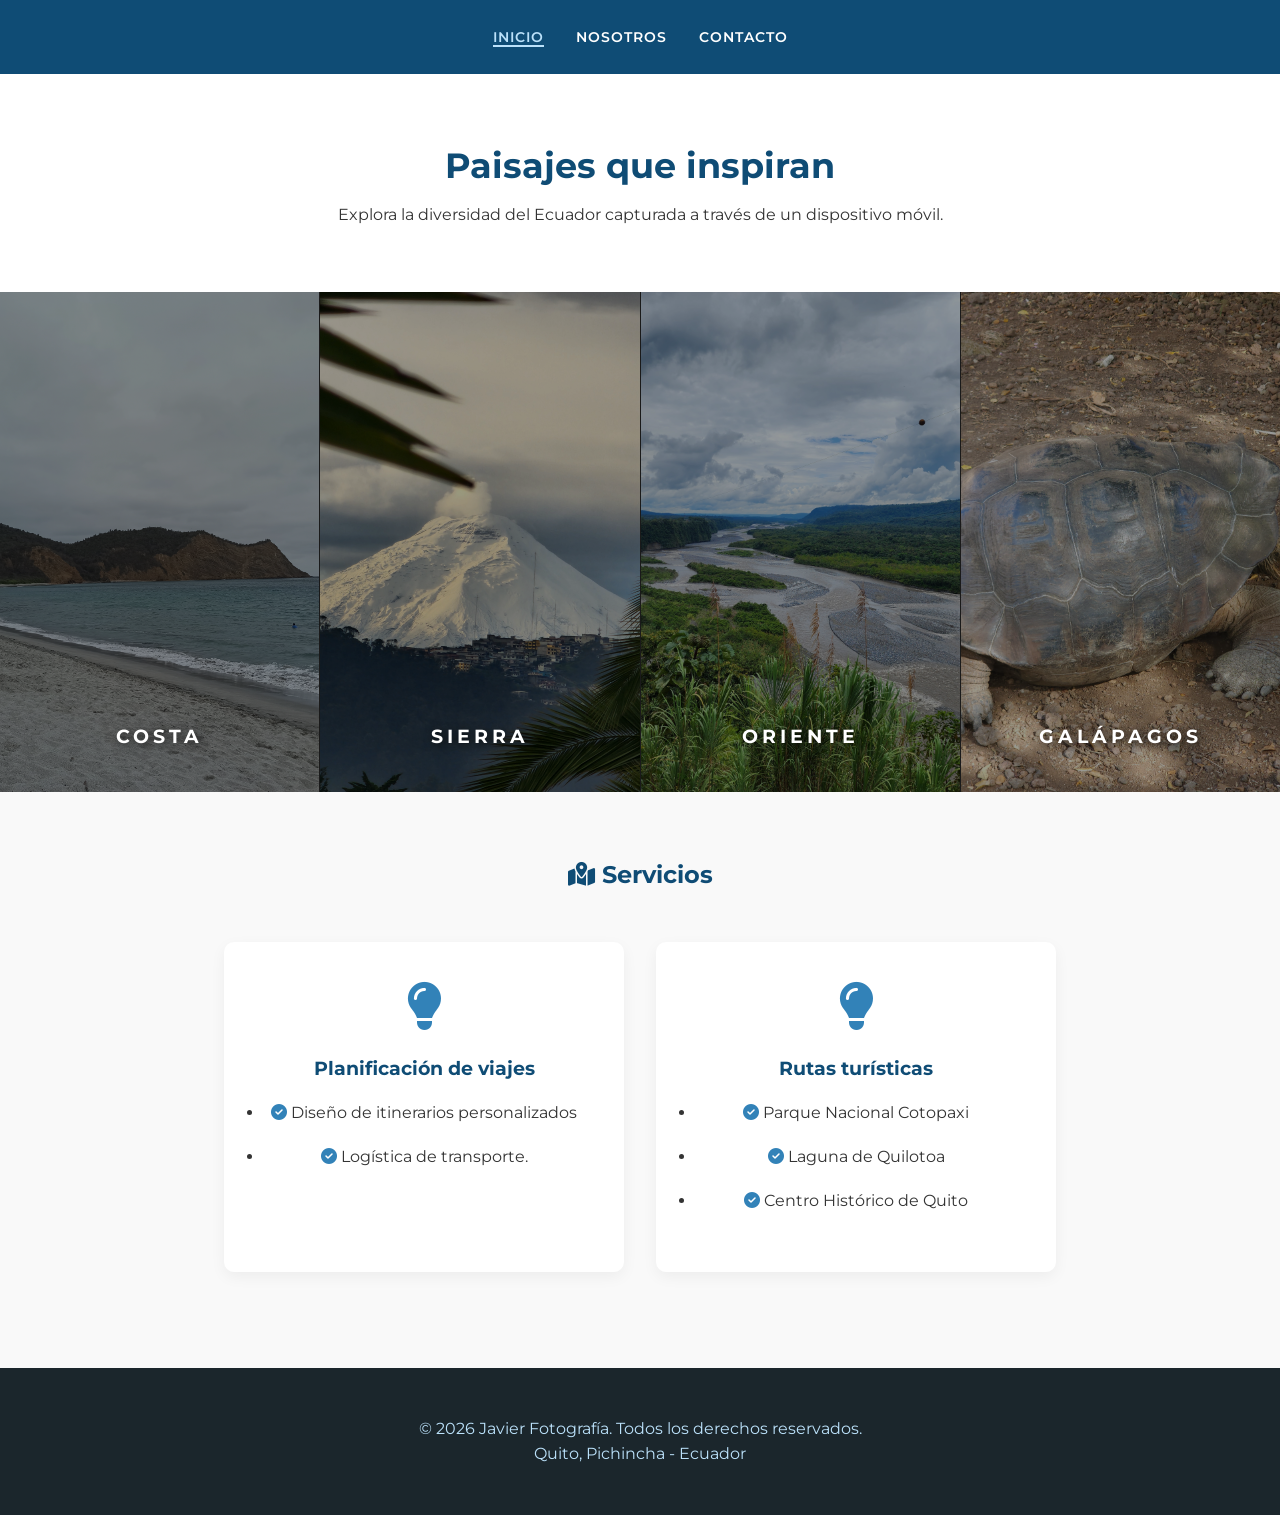
==== index.html @ 1cb2799d "Update index.html" ====
<!DOCTYPE html>
<html lang="es">
<head>
    <meta charset="UTF-8">
    <meta name="viewport" content="width=device-width, initial-scale=1.0">
    <title>Turismo en Ecuador | Portafolio</title>
    <link href="https://fonts.googleapis.com/css2?family=Montserrat:wght@300;400;600;700&display=swap" rel="stylesheet">
    <link rel="stylesheet" href="https://cdnjs.cloudflare.com/ajax/libs/font-awesome/6.4.0/css/all.min.css">
    <link rel="stylesheet" href="style.css">
</head>
<body>
    <header>
        <nav>
            <ul>
                <li><a href="index.html" class="activo">Inicio</a></li>
                <li><a href="nosotros.html">Nosotros</a></li>
                <li><a href="contacto.html">Contacto</a></li>
            </ul>
        </nav>
    </header>

    <main>
        <section class="hero">
            <h2>Paisajes que inspiran</h2>
            <p>Explora la diversidad del Ecuador capturada a través de un dispositivo móvil.</p>
        </section>

        <section class="seccion-banner">
            <div class="banner-collage">
                <a href="costa.html" class="banner-item">
                    <img src="img/costa.jpg" alt="Costa de Ecuador">
                    <div class="overlay"><span>Costa</span></div>
                </a>
                <a href="sierra.html" class="banner-item">
                    <img src="img/sierra.jpg" alt="Sierra de Ecuador">
                    <div class="overlay"><span>Sierra</span></div>
                </a>
                <a href="oriente.html" class="banner-item">
                    <img src="img/oriente.jpg" alt="Amazonía de Ecuador">
                    <div class="overlay"><span>Oriente</span></div>
                </a>
                <a href="galapagos.html" class="banner-item">
                    <img src="img/galapagos.jpg" alt="Islas Galápagos">
                    <div class="overlay"><span>Galápagos</span></div>
                </a>
            </div>
        </section>
        
       <section class="servicios">
    <h2><i class="fas fa-map-marked-alt"></i> Servicios</h2>
    <div class="grid-servicios">
        
        <article class="servicio-card">
        <i class="fas fa-lightbulb fa-3x"></i>    
            <h3>Planificación de viajes</h3>
            <ul class="lista-servicios">
                <li><i class="fas fa-check-circle"></i> Diseño de itinerarios personalizados</li>
                <li><i class="fas fa-check-circle"></i> Logística de transporte.</li>
            </ul>
        </article>

        <article class="servicio-card">
        <i class="fas fa-lightbulb fa-3x"></i>   
            <h3>Rutas turísticas</h3>
            <ul class="lista-servicios">
                <li><i class="fas fa-check-circle"></i> Parque Nacional Cotopaxi</li>
                <li><i class="fas fa-check-circle"></i> Laguna de Quilotoa</li>
                <li><i class="fas fa-check-circle"></i> Centro Histórico de Quito</li>
            </ul>
        </article>
        
    </div>
</section>
    </main>

    <footer>
        <p>&copy; 2026 Javier Fotografía. Todos los derechos reservados.</p>
        <p>Quito, Pichincha - Ecuador</p>
    </footer>
</body>
</html>
---- style.css ----
/* =========================================
   VARIABLES GLOBALES Y RESET
   ========================================= */
:root {
    --bg-dark: #1b262c;
    --primary: #0f4c75;
    --secondary: #3282b8;
    --accent: #bbe1fa;
    --white: #ffffff;
    --font-main: 'Montserrat', sans-serif;
}

* {
    margin: 0;
    padding: 0;
    box-sizing: border-box;
}

body {
    font-family: var(--font-main);
    background-color: #f9f9f9;
    color: #333;
    line-height: 1.6;
}

/* =========================================
   NAVEGACIÓN PRINCIPAL
   ========================================= */
header {
    background-color: var(--bg-dark);
}

nav ul {
    list-style: none;
    display: flex;
    justify-content: center;
    gap: 2rem;
    padding: 1.5rem 0;
    background-color: var(--primary);
}

nav a {
    color: var(--white);
    text-decoration: none;
    font-weight: 600;
    text-transform: uppercase;
    font-size: 0.85rem;
    letter-spacing: 1px;
}

nav a.activo, nav a:hover {
    color: var(--accent);
    border-bottom: 2px solid var(--accent);
}

/* =========================================
   HERO SECTION (Inicio)
   ========================================= */
.hero {
    text-align: center;
    padding: 4rem 10%;
    background: var(--white);
}

.hero h2 {
    color: var(--primary);
    font-size: 2.2rem;
    margin-bottom: 0.5rem;
}

/* =========================================
   BANNER COLLAGE (Inicio)
   ========================================= */
.seccion-banner {
    width: 100%;
    overflow: hidden;
}

.banner-collage {
    display: flex;
    width: 100%;
    height: 500px;
    background-color: #000;
}

.banner-item {
    flex: 1;
    position: relative;
    overflow: hidden;
    transition: flex 0.6s cubic-bezier(0.25, 0.46, 0.45, 0.94);
    text-decoration: none;
    border-right: 1px solid rgba(255,255,255,0.1);
}

.banner-item:last-child {
    border-right: none;
}

.banner-item img {
    width: 100%;
    height: 100%;
    object-fit: cover;
    filter: brightness(0.6);
    transition: transform 0.8s ease, filter 0.6s ease;
    display: block;
}

.banner-item:hover { 
    flex: 2; 
}

.banner-item:hover img { 
    filter: brightness(1); 
    transform: scale(1.05);
}

.overlay {
    position: absolute;
    bottom: 40px;
    width: 100%;
    text-align: center;
}

.overlay span {
    color: var(--white);
    font-weight: 700;
    text-transform: uppercase;
    letter-spacing: 4px;
    text-shadow: 2px 2px 10px rgba(0,0,0,0.8);
    font-size: 1.2rem;
}

/* =========================================
   GALERÍAS INDIVIDUALES (Regiones)
   ========================================= */
.submenu-regiones {
    background-color: var(--primary);
    padding: 15px 0;
    border-top: 1px solid rgba(255,255,255,0.1);
}

.submenu-regiones ul {
    list-style: none;
    display: flex;
    justify-content: center;
    gap: 2rem;
    flex-wrap: wrap;
}

.submenu-regiones a {
    text-decoration: none;
    color: var(--white);
    font-size: 0.9rem;
    font-weight: 600;
    padding: 8px 20px;
    border-radius: 25px;
    border: 1px solid var(--accent);
    transition: all 0.3s;
}

.submenu-regiones a:hover, .submenu-regiones a.activo-region {
    background-color: var(--accent);
    color: var(--primary);
}

.galeria-especifica {
    padding: 4rem 10%;
    text-align: center;
    max-width: 1400px;
    margin: 0 auto;
}

.galeria-especifica h2 {
    color: var(--primary);
    font-size: 2.2rem;
    margin-bottom: 3rem;
}

/* El Grid para la cuadrícula fotográfica */
.grid-fotos {
    display: grid;
    grid-template-columns: repeat(auto-fit, minmax(300px, 1fr));
    gap: 2.5rem;
}

.foto-item {
    background: var(--white);
    padding: 15px;
    border-radius: 8px;
    box-shadow: 0 5px 15px rgba(0,0,0,0.08);
    transition: transform 0.3s ease, box-shadow 0.3s ease;
    display: flex;
    flex-direction: column;
    text-decoration: none;
    color: inherit;
}

.foto-item:hover {
    transform: translateY(-10px);
    box-shadow: 0 15px 30px rgba(0,0,0,0.15);
}

/* Control estricto para domar las imágenes gigantes */
.foto-item img {
    width: 100%;
    height: 250px; 
    object-fit: cover; 
    border-radius: 4px;
    display: block;
}

.foto-item h3 {
    margin-top: 1.5rem;
    font-size: 1.2rem;
    color: var(--primary);
    letter-spacing: 1px;
}

/* =========================================
   SECCIÓN NOSOTROS
   ========================================= */
.perfil {
    padding: 4rem 10%;
    max-width: 1200px;
    margin: 0 auto;
}

.contenido-perfil {
    display: flex;
    align-items: center;
    gap: 4rem;
    background: var(--white);
    padding: 3rem;
    border-radius: 15px;
    box-shadow: 0 10px 30px rgba(0,0,0,0.05);
}

.foto-perfil {
    width: 300px;
    height: 300px;
    border-radius: 50%;
    object-fit: cover;
    border: 8px solid var(--accent);
}

.texto-perfil h2 {
    color: var(--primary);
    margin-bottom: 1.5rem;
}

.lista-enfoques {
    list-style: none;
    margin-top: 1.5rem;
}

.lista-enfoques li {
    margin-bottom: 0.8rem;
    font-weight: 500;
}

.lista-enfoques i {
    color: var(--secondary);
    margin-right: 10px;
}

/* =========================================
   FORMULARIO DE CONTACTO
   ========================================= */
.contacto {
    max-width: 700px;
    margin: 4rem auto;
    background: var(--white);
    padding: 3rem;
    border-radius: 15px;
    box-shadow: 0 10px 30px rgba(0,0,0,0.05);
}

.contacto h2 {
    color: var(--primary);
    margin-bottom: 1rem;
    text-align: center;
}

.contacto p {
    text-align: center;
    margin-bottom: 2rem;
}

.formulario {
    display: flex;
    flex-direction: column;
    gap: 1.5rem;
    text-align: left;
}

.campo label {
    font-weight: 600;
    margin-bottom: 0.5rem;
    display: block;
}

.campo input, .campo textarea {
    width: 100%;
    padding: 12px;
    border: 1px solid #ddd;
    border-radius: 8px;
    font-family: var(--font-main);
}

.btn {
    background-color: var(--primary);
    color: var(--white);
    padding: 15px;
    border: none;
    border-radius: 8px;
    cursor: pointer;
    font-weight: 700;
    transition: 0.3s;
}

.btn:hover { background-color: var(--secondary); }

/* =========================================
   SERVICIOS
   ========================================= */
.servicios {
    padding: 4rem 10%;
    text-align: center;
}

.servicios h2 {
    margin-bottom: 3rem;
    color: var(--primary);
}

.grid-servicios {
    display: flex;
    justify-content: center;
    gap: 2rem;
    flex-wrap: wrap;
}

.servicio-card {
    background: var(--white);
    padding: 2.5rem;
    border-radius: 10px;
    box-shadow: 0 5px 15px rgba(0,0,0,0.05);
    flex: 1;
    max-width: 400px;
}

.servicio-card i {
    color: var(--secondary);
    margin-bottom: 1.5rem;
}

.servicio-card h3 {
    margin-bottom: 1rem;
    color: var(--primary);
}

/* =========================================
   FOOTER
   ========================================= */
footer {
    background: var(--bg-dark);
    color: var(--accent);
    text-align: center;
    padding: 3rem;
    margin-top: 2rem;
}

/* =========================================
   DISEÑO RESPONSIVE (Media Queries)
   ========================================= */

/* Tablets (Pantallas medianas, hasta 900px) */
@media (max-width: 900px) {
    section, .galeria-especifica, .perfil, .servicios {
        padding: 3rem 5%; 
    }
    
    .banner-collage {
        height: 400px;
    }

    .contenido-perfil {
        flex-direction: column;
        text-align: center;
        gap: 2rem;
    }

    .grid-servicios {
        gap: 1.5rem;
    }
}

/* Celulares (Pantallas pequeñas, hasta 600px) */
@media (max-width: 600px) {
    nav ul {
        flex-direction: column;
        align-items: center;
        gap: 1rem;
        padding: 1rem 0;
    }

    .hero h2 {
        font-size: 1.6rem;
    }

    .banner-collage {
        flex-direction: column;
        height: auto; 
    }

    .banner-item {
        height: 180px; 
        width: 100%;
        border-right: none;
        border-bottom: 1px solid rgba(255,255,255,0.1);
    }

    .foto-perfil {
        width: 200px;
        height: 200px;
    }

    .contacto, .contenido-perfil {
        padding: 1.5rem;
    }

    .campo input, .campo textarea, .btn {
        width: 100%;
    }
    
    .submenu-regiones ul {
        gap: 0.5rem;
    }
    
    .submenu-regiones a {
        padding: 5px 12px;
        font-size: 0.8rem;
    }
}
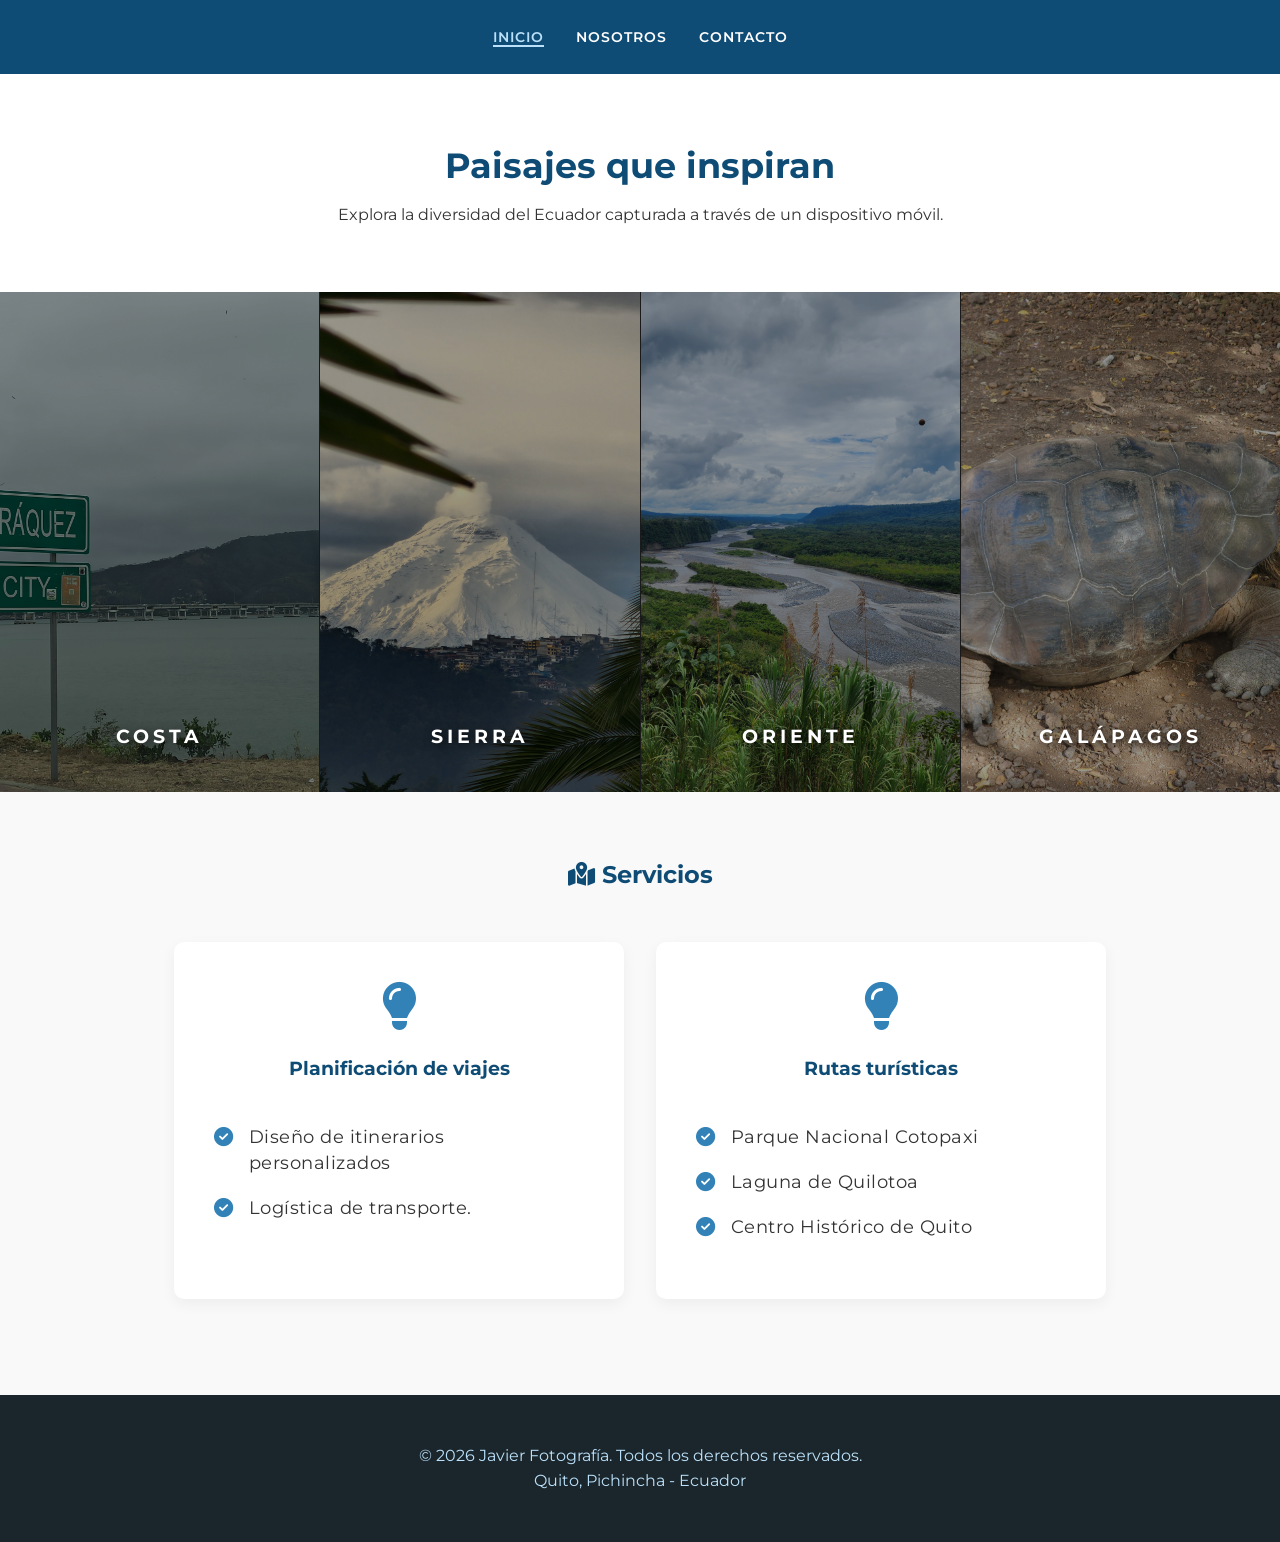
==== commit d5629595: "Update index.html" ====
--- a/index.html
+++ b/index.html
@@ -28,7 +28,7 @@
         <section class="seccion-banner">
             <div class="banner-collage">
                 <a href="costa.html" class="banner-item">
-                    <img src="img/costa.jpg" alt="Costa de Ecuador">
+                    <img src="img/Costa1.jpg" alt="Costa de Ecuador">
                     <div class="overlay"><span>Costa</span></div>
                 </a>
                 <a href="sierra.html" class="banner-item">
--- a/style.css
+++ b/style.css
@@ -176,7 +176,6 @@
     margin-bottom: 3rem;
 }
 
-/* El Grid para la cuadrícula fotográfica */
 .grid-fotos {
     display: grid;
     grid-template-columns: repeat(auto-fit, minmax(300px, 1fr));
@@ -200,7 +199,6 @@
     box-shadow: 0 15px 30px rgba(0,0,0,0.15);
 }
 
-/* Control estricto para domar las imágenes gigantes */
 .foto-item img {
     width: 100%;
     height: 250px; 
@@ -217,7 +215,7 @@
 }
 
 /* =========================================
-   SECCIÓN NOSOTROS
+   SECCIÓN NOSOTROS (Página Nosotros)
    ========================================= */
 .perfil {
     padding: 4rem 10%;
@@ -248,19 +246,25 @@
     margin-bottom: 1.5rem;
 }
 
+/* Estilo de lista para la página Nosotros */
 .lista-enfoques {
     list-style: none;
     margin-top: 1.5rem;
 }
 
 .lista-enfoques li {
-    margin-bottom: 0.8rem;
-    font-weight: 500;
+    margin-bottom: 1.2rem;
+    display: flex;
+    align-items: center;
+    font-size: 1.15rem;
+    letter-spacing: 0.5px;
 }
 
 .lista-enfoques i {
     color: var(--secondary);
-    margin-right: 10px;
+    margin-right: 15px;
+    font-size: 1.3rem;
+    flex-shrink: 0;
 }
 
 /* =========================================
@@ -321,7 +325,7 @@
 .btn:hover { background-color: var(--secondary); }
 
 /* =========================================
-   SERVICIOS
+   SERVICIOS (Página Inicio)
    ========================================= */
 .servicios {
     padding: 4rem 10%;
@@ -346,10 +350,13 @@
     border-radius: 10px;
     box-shadow: 0 5px 15px rgba(0,0,0,0.05);
     flex: 1;
-    max-width: 400px;
-}
-
-.servicio-card i {
+    max-width: 450px;
+    display: flex;
+    flex-direction: column;
+    align-items: center; /* Centra el icono principal y el título */
+}
+
+.servicio-card i.fa-3x {
     color: var(--secondary);
     margin-bottom: 1.5rem;
 }
@@ -357,6 +364,33 @@
 .servicio-card h3 {
     margin-bottom: 1rem;
     color: var(--primary);
+}
+
+/* LISTAS DENTRO DE SERVICIOS (Alineación) */
+.lista-servicios {
+    list-style: none;
+    padding: 0;
+    margin-top: 1.5rem;
+    text-align: left; /* Mantiene el texto de la lista a la izquierda */
+    width: 100%;      /* Asegura que ocupe el ancho de la tarjeta */
+}
+
+.lista-servicios li {
+    margin-bottom: 1.2rem;
+    display: flex;
+    align-items: flex-start; /* Alinea el icono arriba si el texto tiene varias líneas */
+    font-size: 1.15rem;      /* Tamaño grande como en la imagen */
+    line-height: 1.4;
+    letter-spacing: 0.5px;
+}
+
+/* El icono azul fas fa-check-circle */
+.lista-servicios .fa-check-circle {
+    color: var(--secondary);
+    margin-right: 15px;
+    font-size: 1.2rem;
+    margin-top: 4px; /* Empuje manual para nivelar con la primera línea de texto */
+    flex-shrink: 0;  /* Evita que el icono se aplaste */
 }
 
 /* =========================================
@@ -374,7 +408,6 @@
    DISEÑO RESPONSIVE (Media Queries)
    ========================================= */
 
-/* Tablets (Pantallas medianas, hasta 900px) */
 @media (max-width: 900px) {
     section, .galeria-especifica, .perfil, .servicios {
         padding: 3rem 5%; 
@@ -395,7 +428,6 @@
     }
 }
 
-/* Celulares (Pantallas pequeñas, hasta 600px) */
 @media (max-width: 600px) {
     nav ul {
         flex-direction: column;
@@ -432,13 +464,4 @@
     .campo input, .campo textarea, .btn {
         width: 100%;
     }
-    
-    .submenu-regiones ul {
-        gap: 0.5rem;
-    }
-    
-    .submenu-regiones a {
-        padding: 5px 12px;
-        font-size: 0.8rem;
-    }
-}
+}
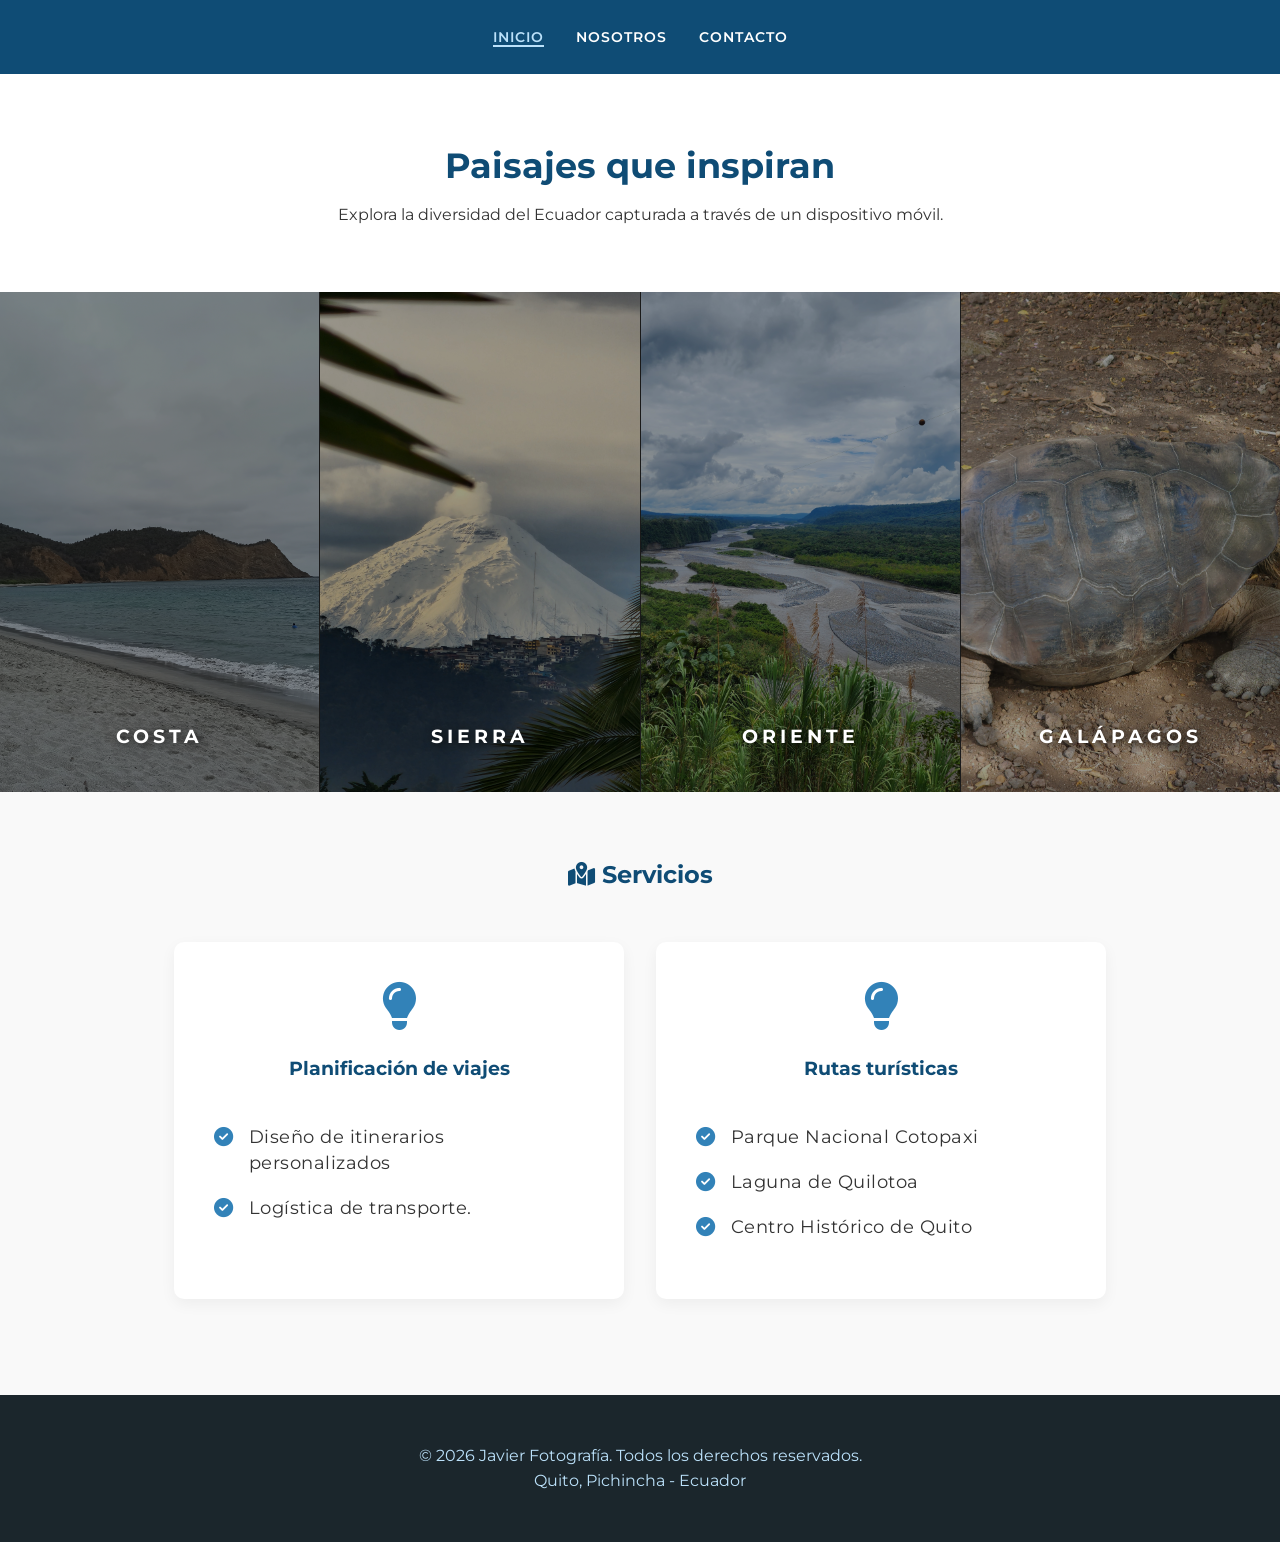
==== commit 8304dffc: "Update index.html" ====
--- a/index.html
+++ b/index.html
@@ -28,7 +28,7 @@
         <section class="seccion-banner">
             <div class="banner-collage">
                 <a href="costa.html" class="banner-item">
-                    <img src="img/Costa1.jpg" alt="Costa de Ecuador">
+                    <img src="img/Costa2.jpg" alt="Costa de Ecuador">
                     <div class="overlay"><span>Costa</span></div>
                 </a>
                 <a href="sierra.html" class="banner-item">
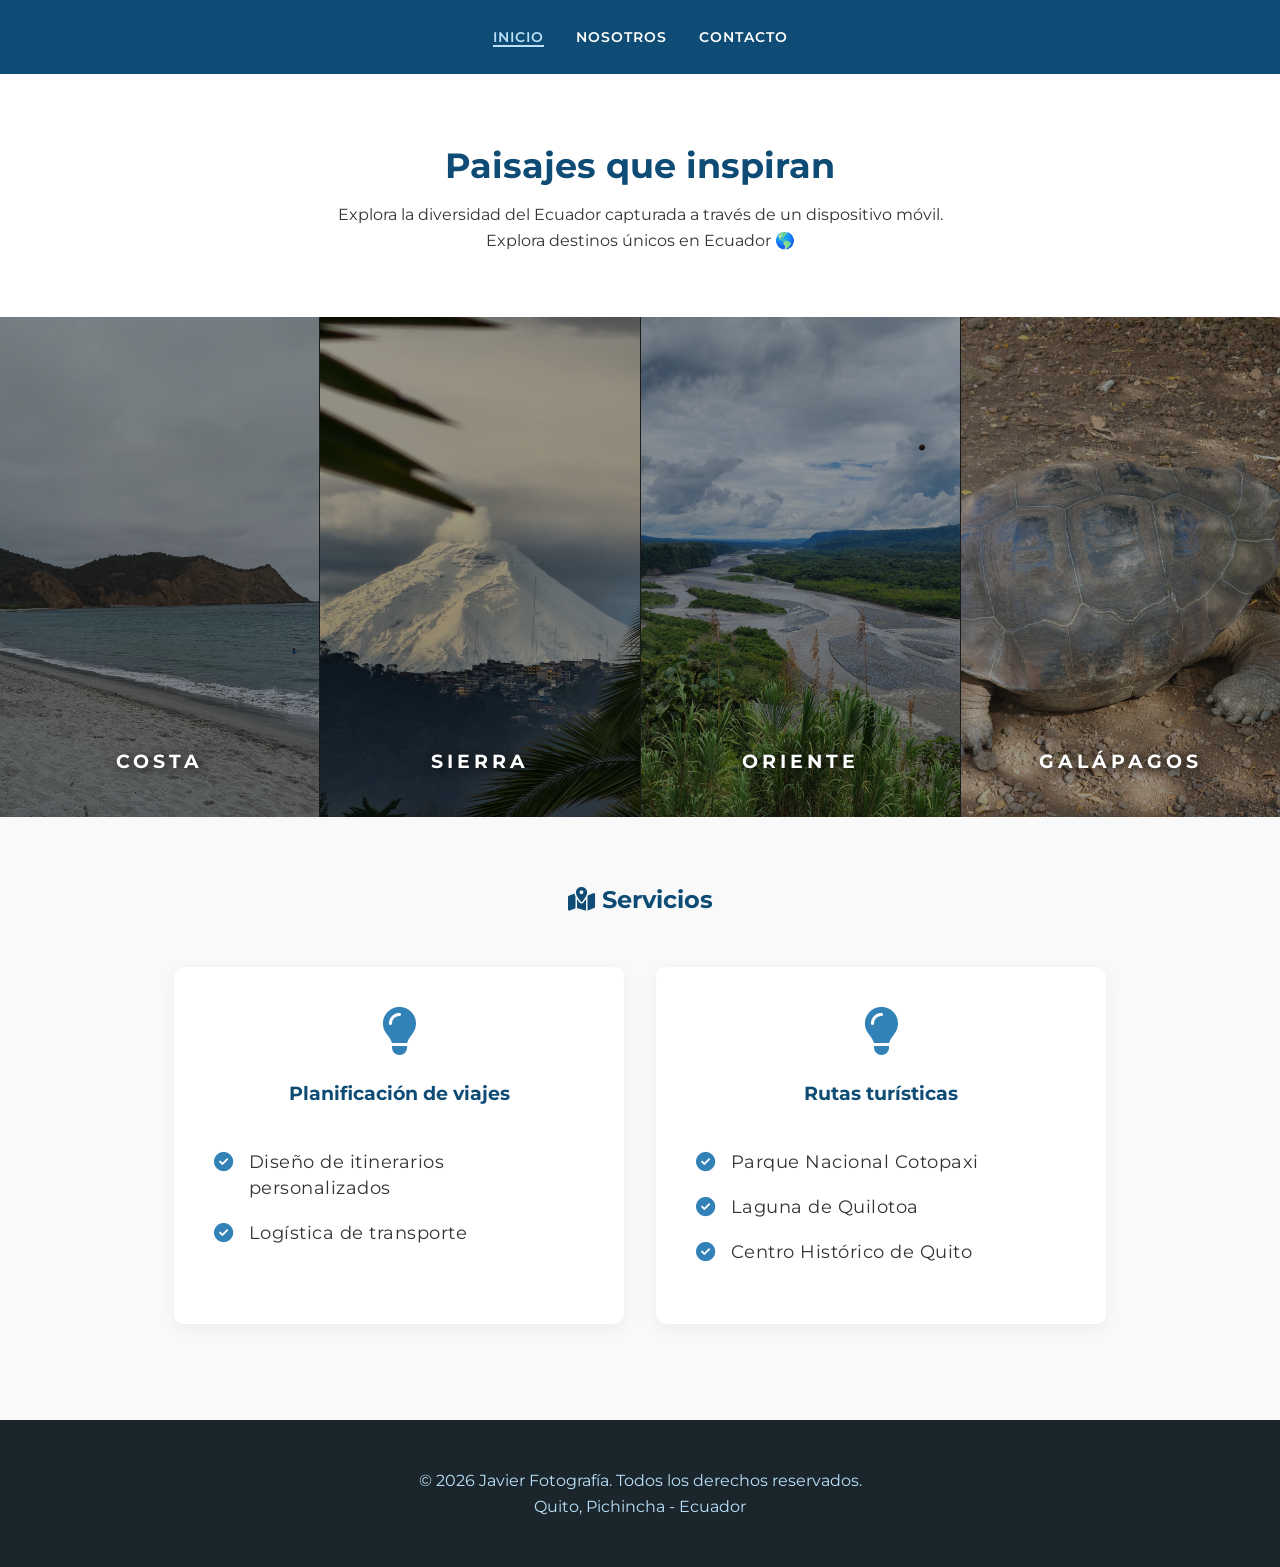
==== commit 98bb83eb: "Update index.html" ====
--- a/index.html
+++ b/index.html
@@ -4,78 +4,109 @@
     <meta charset="UTF-8">
     <meta name="viewport" content="width=device-width, initial-scale=1.0">
     <title>Turismo en Ecuador | Portafolio</title>
+
     <link href="https://fonts.googleapis.com/css2?family=Montserrat:wght@300;400;600;700&display=swap" rel="stylesheet">
     <link rel="stylesheet" href="https://cdnjs.cloudflare.com/ajax/libs/font-awesome/6.4.0/css/all.min.css">
     <link rel="stylesheet" href="style.css">
 </head>
+
 <body>
-    <header>
-        <nav>
-            <ul>
-                <li><a href="index.html" class="activo">Inicio</a></li>
-                <li><a href="nosotros.html">Nosotros</a></li>
-                <li><a href="contacto.html">Contacto</a></li>
-            </ul>
-        </nav>
-    </header>
 
-    <main>
-        <section class="hero">
-            <h2>Paisajes que inspiran</h2>
-            <p>Explora la diversidad del Ecuador capturada a través de un dispositivo móvil.</p>
-        </section>
+<header>
+    <nav>
+        <ul>
+            <li><a href="index.html" class="activo">Inicio</a></li>
+            <li><a href="nosotros.html">Nosotros</a></li>
+            <li><a href="contacto.html">Contacto</a></li>
+        </ul>
+    </nav>
+</header>
 
-        <section class="seccion-banner">
-            <div class="banner-collage">
-                <a href="costa.html" class="banner-item">
-                    <img src="img/Costa2.jpg" alt="Costa de Ecuador">
-                    <div class="overlay"><span>Costa</span></div>
-                </a>
-                <a href="sierra.html" class="banner-item">
-                    <img src="img/sierra.jpg" alt="Sierra de Ecuador">
-                    <div class="overlay"><span>Sierra</span></div>
-                </a>
-                <a href="oriente.html" class="banner-item">
-                    <img src="img/oriente.jpg" alt="Amazonía de Ecuador">
-                    <div class="overlay"><span>Oriente</span></div>
-                </a>
-                <a href="galapagos.html" class="banner-item">
-                    <img src="img/galapagos.jpg" alt="Islas Galápagos">
-                    <div class="overlay"><span>Galápagos</span></div>
-                </a>
-            </div>
-        </section>
-        
-       <section class="servicios">
-    <h2><i class="fas fa-map-marked-alt"></i> Servicios</h2>
-    <div class="grid-servicios">
-        
-        <article class="servicio-card">
-        <i class="fas fa-lightbulb fa-3x"></i>    
-            <h3>Planificación de viajes</h3>
-            <ul class="lista-servicios">
-                <li><i class="fas fa-check-circle"></i> Diseño de itinerarios personalizados</li>
-                <li><i class="fas fa-check-circle"></i> Logística de transporte.</li>
-            </ul>
-        </article>
+<main>
 
-        <article class="servicio-card">
-        <i class="fas fa-lightbulb fa-3x"></i>   
-            <h3>Rutas turísticas</h3>
-            <ul class="lista-servicios">
-                <li><i class="fas fa-check-circle"></i> Parque Nacional Cotopaxi</li>
-                <li><i class="fas fa-check-circle"></i> Laguna de Quilotoa</li>
-                <li><i class="fas fa-check-circle"></i> Centro Histórico de Quito</li>
-            </ul>
-        </article>
-        
-    </div>
-</section>
-    </main>
+    <!-- HERO -->
+    <section class="hero">
+        <h2>Paisajes que inspiran</h2>
+        <p>Explora la diversidad del Ecuador capturada a través de un dispositivo móvil.</p>
 
-    <footer>
-        <p>&copy; 2026 Javier Fotografía. Todos los derechos reservados.</p>
-        <p>Quito, Pichincha - Ecuador</p>
-    </footer>
+        <!-- MENSAJE DINÁMICO -->
+        <p id="mensajeInicio"></p>
+
+        <!-- ÚLTIMA BÚSQUEDA -->
+        <p id="ultimaBusqueda"></p>
+    </section>
+
+    <!-- BANNER -->
+    <section class="seccion-banner">
+        <div class="banner-collage">
+            <a href="costa.html" class="banner-item">
+                <img src="img/Costa2.jpg" alt="Costa de Ecuador">
+                <div class="overlay"><span>Costa</span></div>
+            </a>
+            <a href="sierra.html" class="banner-item">
+                <img src="img/sierra.jpg" alt="Sierra de Ecuador">
+                <div class="overlay"><span>Sierra</span></div>
+            </a>
+            <a href="oriente.html" class="banner-item">
+                <img src="img/oriente.jpg" alt="Amazonía de Ecuador">
+                <div class="overlay"><span>Oriente</span></div>
+            </a>
+            <a href="galapagos.html" class="banner-item">
+                <img src="img/galapagos.jpg" alt="Islas Galápagos">
+                <div class="overlay"><span>Galápagos</span></div>
+            </a>
+        </div>
+    </section>
+
+    <!-- SERVICIOS -->
+    <section class="servicios">
+        <h2><i class="fas fa-map-marked-alt"></i> Servicios</h2>
+
+        <div class="grid-servicios">
+
+            <article class="servicio-card">
+                <i class="fas fa-lightbulb fa-3x"></i>    
+                <h3>Planificación de viajes</h3>
+                <ul class="lista-servicios">
+                    <li><i class="fas fa-check-circle"></i> Diseño de itinerarios personalizados</li>
+                    <li><i class="fas fa-check-circle"></i> Logística de transporte</li>
+                </ul>
+            </article>
+
+            <article class="servicio-card">
+                <i class="fas fa-lightbulb fa-3x"></i>   
+                <h3>Rutas turísticas</h3>
+                <ul class="lista-servicios">
+                    <li><i class="fas fa-check-circle"></i> Parque Nacional Cotopaxi</li>
+                    <li><i class="fas fa-check-circle"></i> Laguna de Quilotoa</li>
+                    <li><i class="fas fa-check-circle"></i> Centro Histórico de Quito</li>
+                </ul>
+            </article>
+
+        </div>
+    </section>
+
+</main>
+
+<footer>
+    <p>&copy; 2026 Javier Fotografía. Todos los derechos reservados.</p>
+    <p>Quito, Pichincha - Ecuador</p>
+</footer>
+
+<!-- SCRIPT -->
+<script>
+    // === MENSAJE DINÁMICO ===
+    const mensaje = document.querySelector("#mensajeInicio");
+    mensaje.textContent = "Explora destinos únicos en Ecuador 🌎";
+
+    // === RECUPERAR ÚLTIMA BÚSQUEDA ===
+    const ultima = localStorage.getItem("ultimaBusqueda");
+
+    if (ultima) {
+        document.querySelector("#ultimaBusqueda").textContent =
+            `Último destino buscado: ${ultima}`;
+    }
+</script>
+
 </body>
 </html>
--- a/style.css
+++ b/style.css
@@ -465,3 +465,87 @@
         width: 100%;
     }
 }
+
+/* =========================================
+   VALIDACIÓN Y FORMULARIO DINÁMICO (ACTIVIDAD JS)
+   ========================================= */
+
+/* Mensajes de error */
+.error {
+    color: red;
+    font-size: 12px;
+    margin-top: 5px;
+    display: block;
+}
+
+/* Inputs con error */
+input.error-input {
+    border: 2px solid red !important;
+}
+
+/* Inputs válidos (opcional visual pro) */
+input.valid {
+    border: 2px solid green;
+}
+
+/* Sección del nuevo formulario */
+.form-section {
+    max-width: 600px;
+    margin: 3rem auto;
+    background: var(--white);
+    padding: 2rem;
+    border-radius: 15px;
+    box-shadow: 0 10px 30px rgba(0,0,0,0.05);
+}
+
+.form-section h2 {
+    text-align: center;
+    color: var(--primary);
+    margin-bottom: 1.5rem;
+}
+
+/* Ajuste de inputs dentro del nuevo formulario */
+.form-section .campo input {
+    width: 100%;
+    padding: 12px;
+    border-radius: 8px;
+    border: 1px solid #ddd;
+    font-family: var(--font-main);
+}
+
+/* Botón deshabilitado */
+#btnEnviar:disabled {
+    background-color: #aaa;
+    cursor: not-allowed;
+}
+
+/* =========================================
+   ESTADOS DINÁMICOS DEL DOM
+   ========================================= */
+
+.estado {
+    margin-top: 20px;
+    padding: 15px;
+    border-radius: 10px;
+    text-align: center;
+    font-weight: 500;
+    transition: all 0.3s ease;
+}
+
+/* Estado inicial */
+.inicial {
+    background-color: #eee;
+    color: #555;
+}
+
+/* Estado buscando */
+.buscando {
+    background-color: #fff3cd;
+    color: #856404;
+}
+
+/* Estado resultado */
+.resultado {
+    background-color: #d4edda;
+    color: #155724;
+}
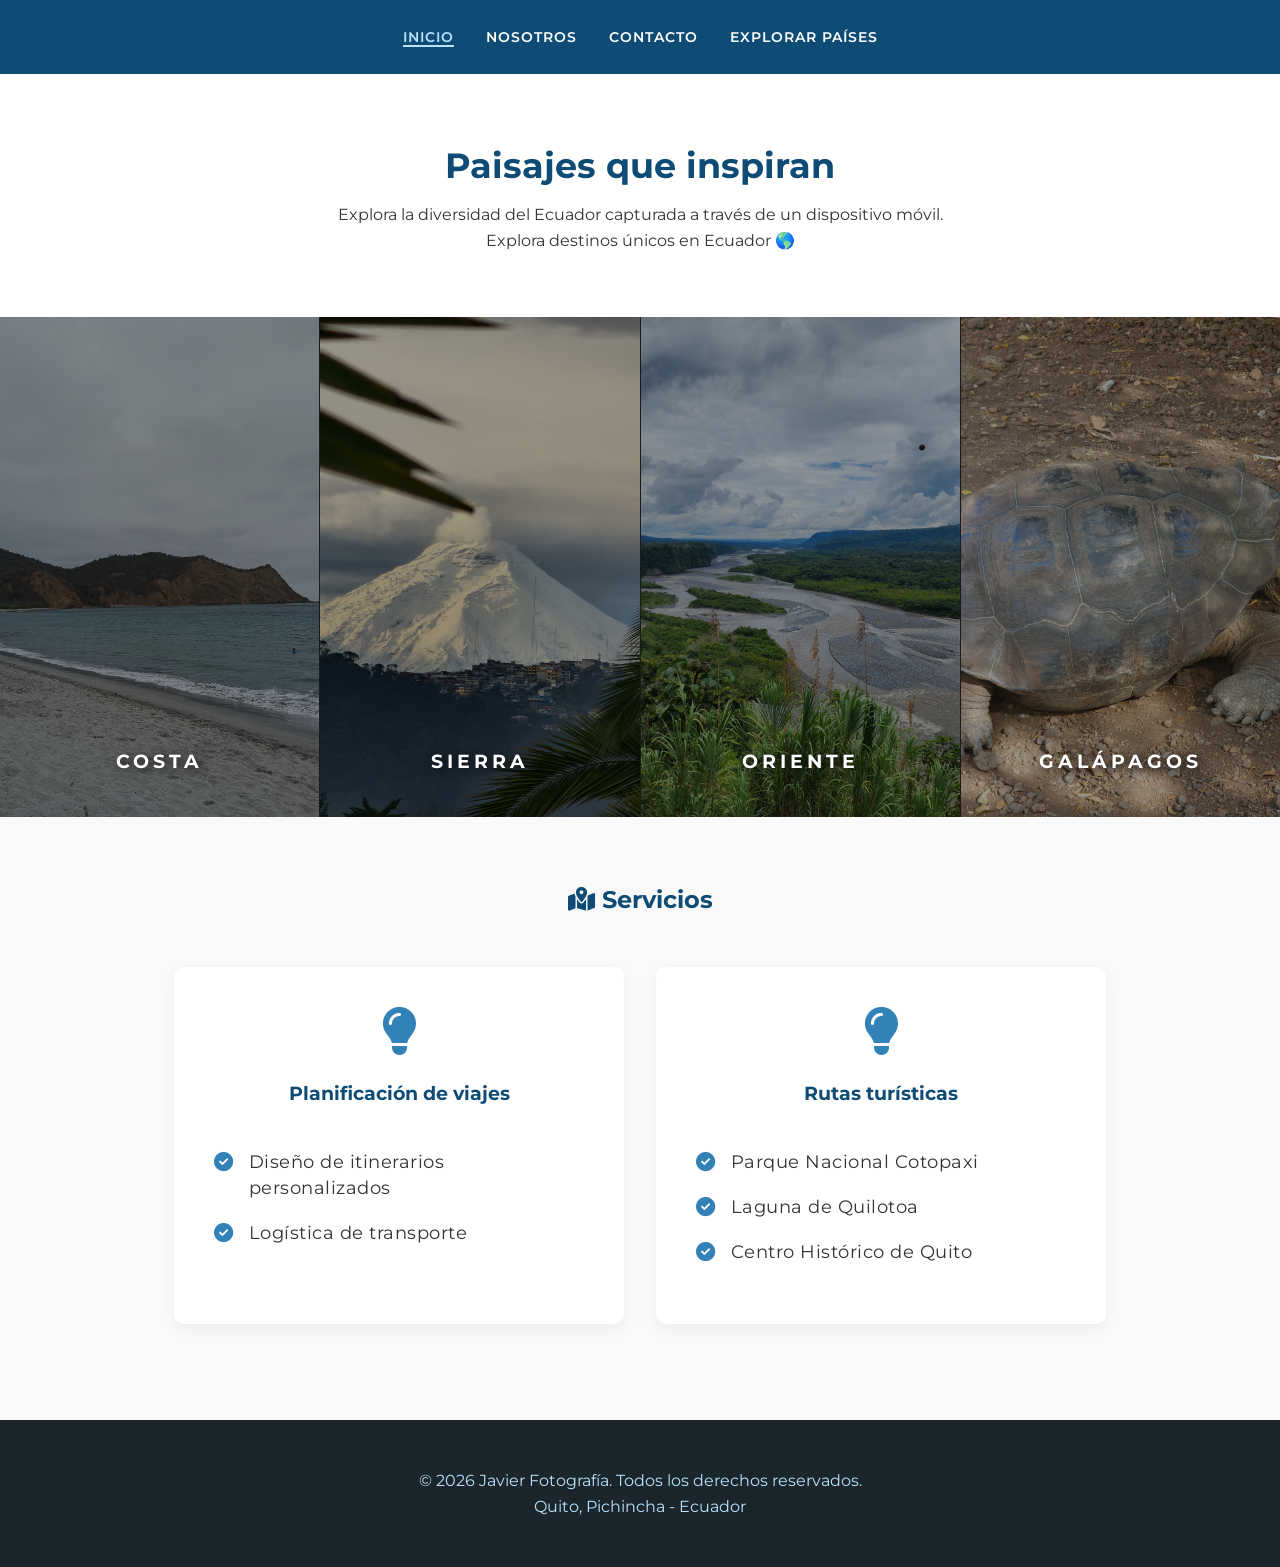
==== commit b7d0df3b: "Update index.html" ====
--- a/index.html
+++ b/index.html
@@ -7,7 +7,7 @@
 
     <link href="https://fonts.googleapis.com/css2?family=Montserrat:wght@300;400;600;700&display=swap" rel="stylesheet">
     <link rel="stylesheet" href="https://cdnjs.cloudflare.com/ajax/libs/font-awesome/6.4.0/css/all.min.css">
-    <link rel="stylesheet" href="style.css">
+    <link rel="stylesheet" href="css/style.css">
 </head>
 
 <body>
@@ -18,6 +18,7 @@
             <li><a href="index.html" class="activo">Inicio</a></li>
             <li><a href="nosotros.html">Nosotros</a></li>
             <li><a href="contacto.html">Contacto</a></li>
+            <li><a href="explorar.html">Explorar Países</a></li>
         </ul>
     </nav>
 </header>
--- a/css/style.css
+++ b/css/style.css
@@ -0,0 +1,551 @@
+/* =========================================
+   VARIABLES GLOBALES Y RESET
+   ========================================= */
+:root {
+    --bg-dark: #1b262c;
+    --primary: #0f4c75;
+    --secondary: #3282b8;
+    --accent: #bbe1fa;
+    --white: #ffffff;
+    --font-main: 'Montserrat', sans-serif;
+}
+
+* {
+    margin: 0;
+    padding: 0;
+    box-sizing: border-box;
+}
+
+body {
+    font-family: var(--font-main);
+    background-color: #f9f9f9;
+    color: #333;
+    line-height: 1.6;
+}
+
+/* =========================================
+   NAVEGACIÓN PRINCIPAL
+   ========================================= */
+header {
+    background-color: var(--bg-dark);
+}
+
+nav ul {
+    list-style: none;
+    display: flex;
+    justify-content: center;
+    gap: 2rem;
+    padding: 1.5rem 0;
+    background-color: var(--primary);
+}
+
+nav a {
+    color: var(--white);
+    text-decoration: none;
+    font-weight: 600;
+    text-transform: uppercase;
+    font-size: 0.85rem;
+    letter-spacing: 1px;
+}
+
+nav a.activo, nav a:hover {
+    color: var(--accent);
+    border-bottom: 2px solid var(--accent);
+}
+
+/* =========================================
+   HERO SECTION (Inicio)
+   ========================================= */
+.hero {
+    text-align: center;
+    padding: 4rem 10%;
+    background: var(--white);
+}
+
+.hero h2 {
+    color: var(--primary);
+    font-size: 2.2rem;
+    margin-bottom: 0.5rem;
+}
+
+/* =========================================
+   BANNER COLLAGE (Inicio)
+   ========================================= */
+.seccion-banner {
+    width: 100%;
+    overflow: hidden;
+}
+
+.banner-collage {
+    display: flex;
+    width: 100%;
+    height: 500px;
+    background-color: #000;
+}
+
+.banner-item {
+    flex: 1;
+    position: relative;
+    overflow: hidden;
+    transition: flex 0.6s cubic-bezier(0.25, 0.46, 0.45, 0.94);
+    text-decoration: none;
+    border-right: 1px solid rgba(255,255,255,0.1);
+}
+
+.banner-item:last-child {
+    border-right: none;
+}
+
+.banner-item img {
+    width: 100%;
+    height: 100%;
+    object-fit: cover;
+    filter: brightness(0.6);
+    transition: transform 0.8s ease, filter 0.6s ease;
+    display: block;
+}
+
+.banner-item:hover { 
+    flex: 2; 
+}
+
+.banner-item:hover img { 
+    filter: brightness(1); 
+    transform: scale(1.05);
+}
+
+.overlay {
+    position: absolute;
+    bottom: 40px;
+    width: 100%;
+    text-align: center;
+}
+
+.overlay span {
+    color: var(--white);
+    font-weight: 700;
+    text-transform: uppercase;
+    letter-spacing: 4px;
+    text-shadow: 2px 2px 10px rgba(0,0,0,0.8);
+    font-size: 1.2rem;
+}
+
+/* =========================================
+   GALERÍAS INDIVIDUALES (Regiones)
+   ========================================= */
+.submenu-regiones {
+    background-color: var(--primary);
+    padding: 15px 0;
+    border-top: 1px solid rgba(255,255,255,0.1);
+}
+
+.submenu-regiones ul {
+    list-style: none;
+    display: flex;
+    justify-content: center;
+    gap: 2rem;
+    flex-wrap: wrap;
+}
+
+.submenu-regiones a {
+    text-decoration: none;
+    color: var(--white);
+    font-size: 0.9rem;
+    font-weight: 600;
+    padding: 8px 20px;
+    border-radius: 25px;
+    border: 1px solid var(--accent);
+    transition: all 0.3s;
+}
+
+.submenu-regiones a:hover, .submenu-regiones a.activo-region {
+    background-color: var(--accent);
+    color: var(--primary);
+}
+
+.galeria-especifica {
+    padding: 4rem 10%;
+    text-align: center;
+    max-width: 1400px;
+    margin: 0 auto;
+}
+
+.galeria-especifica h2 {
+    color: var(--primary);
+    font-size: 2.2rem;
+    margin-bottom: 3rem;
+}
+
+.grid-fotos {
+    display: grid;
+    grid-template-columns: repeat(auto-fit, minmax(300px, 1fr));
+    gap: 2.5rem;
+}
+
+.foto-item {
+    background: var(--white);
+    padding: 15px;
+    border-radius: 8px;
+    box-shadow: 0 5px 15px rgba(0,0,0,0.08);
+    transition: transform 0.3s ease, box-shadow 0.3s ease;
+    display: flex;
+    flex-direction: column;
+    text-decoration: none;
+    color: inherit;
+}
+
+.foto-item:hover {
+    transform: translateY(-10px);
+    box-shadow: 0 15px 30px rgba(0,0,0,0.15);
+}
+
+.foto-item img {
+    width: 100%;
+    height: 250px; 
+    object-fit: cover; 
+    border-radius: 4px;
+    display: block;
+}
+
+.foto-item h3 {
+    margin-top: 1.5rem;
+    font-size: 1.2rem;
+    color: var(--primary);
+    letter-spacing: 1px;
+}
+
+/* =========================================
+   SECCIÓN NOSOTROS (Página Nosotros)
+   ========================================= */
+.perfil {
+    padding: 4rem 10%;
+    max-width: 1200px;
+    margin: 0 auto;
+}
+
+.contenido-perfil {
+    display: flex;
+    align-items: center;
+    gap: 4rem;
+    background: var(--white);
+    padding: 3rem;
+    border-radius: 15px;
+    box-shadow: 0 10px 30px rgba(0,0,0,0.05);
+}
+
+.foto-perfil {
+    width: 300px;
+    height: 300px;
+    border-radius: 50%;
+    object-fit: cover;
+    border: 8px solid var(--accent);
+}
+
+.texto-perfil h2 {
+    color: var(--primary);
+    margin-bottom: 1.5rem;
+}
+
+/* Estilo de lista para la página Nosotros */
+.lista-enfoques {
+    list-style: none;
+    margin-top: 1.5rem;
+}
+
+.lista-enfoques li {
+    margin-bottom: 1.2rem;
+    display: flex;
+    align-items: center;
+    font-size: 1.15rem;
+    letter-spacing: 0.5px;
+}
+
+.lista-enfoques i {
+    color: var(--secondary);
+    margin-right: 15px;
+    font-size: 1.3rem;
+    flex-shrink: 0;
+}
+
+/* =========================================
+   FORMULARIO DE CONTACTO
+   ========================================= */
+.contacto {
+    max-width: 700px;
+    margin: 4rem auto;
+    background: var(--white);
+    padding: 3rem;
+    border-radius: 15px;
+    box-shadow: 0 10px 30px rgba(0,0,0,0.05);
+}
+
+.contacto h2 {
+    color: var(--primary);
+    margin-bottom: 1rem;
+    text-align: center;
+}
+
+.contacto p {
+    text-align: center;
+    margin-bottom: 2rem;
+}
+
+.formulario {
+    display: flex;
+    flex-direction: column;
+    gap: 1.5rem;
+    text-align: left;
+}
+
+.campo label {
+    font-weight: 600;
+    margin-bottom: 0.5rem;
+    display: block;
+}
+
+.campo input, .campo textarea {
+    width: 100%;
+    padding: 12px;
+    border: 1px solid #ddd;
+    border-radius: 8px;
+    font-family: var(--font-main);
+}
+
+.btn {
+    background-color: var(--primary);
+    color: var(--white);
+    padding: 15px;
+    border: none;
+    border-radius: 8px;
+    cursor: pointer;
+    font-weight: 700;
+    transition: 0.3s;
+}
+
+.btn:hover { background-color: var(--secondary); }
+
+/* =========================================
+   SERVICIOS (Página Inicio)
+   ========================================= */
+.servicios {
+    padding: 4rem 10%;
+    text-align: center;
+}
+
+.servicios h2 {
+    margin-bottom: 3rem;
+    color: var(--primary);
+}
+
+.grid-servicios {
+    display: flex;
+    justify-content: center;
+    gap: 2rem;
+    flex-wrap: wrap;
+}
+
+.servicio-card {
+    background: var(--white);
+    padding: 2.5rem;
+    border-radius: 10px;
+    box-shadow: 0 5px 15px rgba(0,0,0,0.05);
+    flex: 1;
+    max-width: 450px;
+    display: flex;
+    flex-direction: column;
+    align-items: center; /* Centra el icono principal y el título */
+}
+
+.servicio-card i.fa-3x {
+    color: var(--secondary);
+    margin-bottom: 1.5rem;
+}
+
+.servicio-card h3 {
+    margin-bottom: 1rem;
+    color: var(--primary);
+}
+
+/* LISTAS DENTRO DE SERVICIOS (Alineación) */
+.lista-servicios {
+    list-style: none;
+    padding: 0;
+    margin-top: 1.5rem;
+    text-align: left; /* Mantiene el texto de la lista a la izquierda */
+    width: 100%;      /* Asegura que ocupe el ancho de la tarjeta */
+}
+
+.lista-servicios li {
+    margin-bottom: 1.2rem;
+    display: flex;
+    align-items: flex-start; /* Alinea el icono arriba si el texto tiene varias líneas */
+    font-size: 1.15rem;      /* Tamaño grande como en la imagen */
+    line-height: 1.4;
+    letter-spacing: 0.5px;
+}
+
+/* El icono azul fas fa-check-circle */
+.lista-servicios .fa-check-circle {
+    color: var(--secondary);
+    margin-right: 15px;
+    font-size: 1.2rem;
+    margin-top: 4px; /* Empuje manual para nivelar con la primera línea de texto */
+    flex-shrink: 0;  /* Evita que el icono se aplaste */
+}
+
+/* =========================================
+   FOOTER
+   ========================================= */
+footer {
+    background: var(--bg-dark);
+    color: var(--accent);
+    text-align: center;
+    padding: 3rem;
+    margin-top: 2rem;
+}
+
+/* =========================================
+   DISEÑO RESPONSIVE (Media Queries)
+   ========================================= */
+
+@media (max-width: 900px) {
+    section, .galeria-especifica, .perfil, .servicios {
+        padding: 3rem 5%; 
+    }
+    
+    .banner-collage {
+        height: 400px;
+    }
+
+    .contenido-perfil {
+        flex-direction: column;
+        text-align: center;
+        gap: 2rem;
+    }
+
+    .grid-servicios {
+        gap: 1.5rem;
+    }
+}
+
+@media (max-width: 600px) {
+    nav ul {
+        flex-direction: column;
+        align-items: center;
+        gap: 1rem;
+        padding: 1rem 0;
+    }
+
+    .hero h2 {
+        font-size: 1.6rem;
+    }
+
+    .banner-collage {
+        flex-direction: column;
+        height: auto; 
+    }
+
+    .banner-item {
+        height: 180px; 
+        width: 100%;
+        border-right: none;
+        border-bottom: 1px solid rgba(255,255,255,0.1);
+    }
+
+    .foto-perfil {
+        width: 200px;
+        height: 200px;
+    }
+
+    .contacto, .contenido-perfil {
+        padding: 1.5rem;
+    }
+
+    .campo input, .campo textarea, .btn {
+        width: 100%;
+    }
+}
+
+/* =========================================
+   VALIDACIÓN Y FORMULARIO DINÁMICO (ACTIVIDAD JS)
+   ========================================= */
+
+/* Mensajes de error */
+.error {
+    color: red;
+    font-size: 12px;
+    margin-top: 5px;
+    display: block;
+}
+
+/* Inputs con error */
+input.error-input {
+    border: 2px solid red !important;
+}
+
+/* Inputs válidos (opcional visual pro) */
+input.valid {
+    border: 2px solid green;
+}
+
+/* Sección del nuevo formulario */
+.form-section {
+    max-width: 600px;
+    margin: 3rem auto;
+    background: var(--white);
+    padding: 2rem;
+    border-radius: 15px;
+    box-shadow: 0 10px 30px rgba(0,0,0,0.05);
+}
+
+.form-section h2 {
+    text-align: center;
+    color: var(--primary);
+    margin-bottom: 1.5rem;
+}
+
+/* Ajuste de inputs dentro del nuevo formulario */
+.form-section .campo input {
+    width: 100%;
+    padding: 12px;
+    border-radius: 8px;
+    border: 1px solid #ddd;
+    font-family: var(--font-main);
+}
+
+/* Botón deshabilitado */
+#btnEnviar:disabled {
+    background-color: #aaa;
+    cursor: not-allowed;
+}
+
+/* =========================================
+   ESTADOS DINÁMICOS DEL DOM
+   ========================================= */
+
+.estado {
+    margin-top: 20px;
+    padding: 15px;
+    border-radius: 10px;
+    text-align: center;
+    font-weight: 500;
+    transition: all 0.3s ease;
+}
+
+/* Estado inicial */
+.inicial {
+    background-color: #eee;
+    color: #555;
+}
+
+/* Estado buscando */
+.buscando {
+    background-color: #fff3cd;
+    color: #856404;
+}
+
+/* Estado resultado */
+.resultado {
+    background-color: #d4edda;
+    color: #155724;
+}
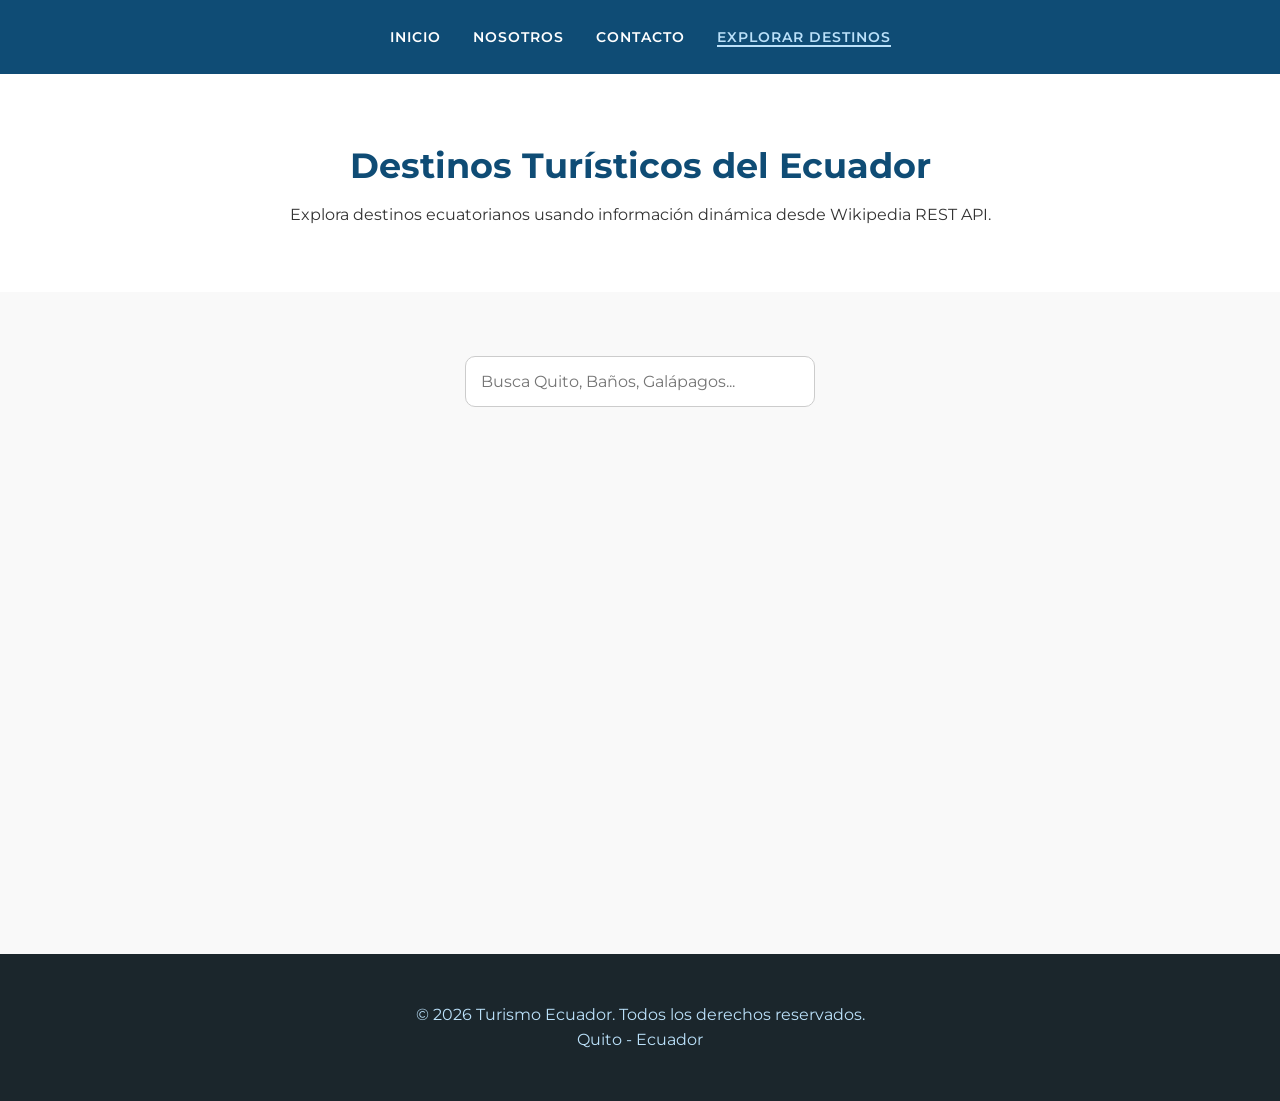
==== commit 0d39da6f: "Update index.html" ====
--- a/index.html
+++ b/index.html
@@ -1,113 +1,160 @@
+<!-- explorar.html -->
 <!DOCTYPE html>
 <html lang="es">
+
 <head>
+
     <meta charset="UTF-8">
-    <meta name="viewport" content="width=device-width, initial-scale=1.0">
-    <title>Turismo en Ecuador | Portafolio</title>
 
-    <link href="https://fonts.googleapis.com/css2?family=Montserrat:wght@300;400;600;700&display=swap" rel="stylesheet">
-    <link rel="stylesheet" href="https://cdnjs.cloudflare.com/ajax/libs/font-awesome/6.4.0/css/all.min.css">
-    <link rel="stylesheet" href="css/style.css">
+    <meta
+        name="viewport"
+        content="width=device-width, initial-scale=1.0"
+    >
+
+    <title>Destinos Turísticos | Turismo Ecuador</title>
+
+    <!-- GOOGLE FONTS -->
+    <link
+        href="https://fonts.googleapis.com/css2?family=Montserrat:wght@300;400;600;700&display=swap"
+        rel="stylesheet"
+    >
+
+    <!-- FONT AWESOME -->
+    <link
+        rel="stylesheet"
+        href="https://cdnjs.cloudflare.com/ajax/libs/font-awesome/6.4.0/css/all.min.css"
+    >
+
+    <!-- CSS PRINCIPAL -->
+    <link
+        rel="stylesheet"
+        href="css/style.css"
+    >
+
+    <!-- CSS EXPLORAR -->
+    <link
+        rel="stylesheet"
+        href="css/explorar.css"
+    >
+
 </head>
 
 <body>
 
 <header>
+
     <nav>
+
         <ul>
-            <li><a href="index.html" class="activo">Inicio</a></li>
-            <li><a href="nosotros.html">Nosotros</a></li>
-            <li><a href="contacto.html">Contacto</a></li>
-            <li><a href="explorar.html">Explorar Países</a></li>
+
+            <li>
+                <a href="index.html">
+                    Inicio
+                </a>
+            </li>
+
+            <li>
+                <a href="nosotros.html">
+                    Nosotros
+                </a>
+            </li>
+
+            <li>
+                <a href="contacto.html">
+                    Contacto
+                </a>
+            </li>
+
+            <li>
+                <a href="explorar.html" class="activo">
+                    Explorar Destinos
+                </a>
+            </li>
+
         </ul>
+
     </nav>
+
 </header>
 
 <main>
 
     <!-- HERO -->
+
     <section class="hero">
-        <h2>Paisajes que inspiran</h2>
-        <p>Explora la diversidad del Ecuador capturada a través de un dispositivo móvil.</p>
 
-        <!-- MENSAJE DINÁMICO -->
-        <p id="mensajeInicio"></p>
+        <h2>
+            Destinos Turísticos del Ecuador
+        </h2>
 
-        <!-- ÚLTIMA BÚSQUEDA -->
-        <p id="ultimaBusqueda"></p>
+        <p>
+            Explora destinos ecuatorianos usando
+            información dinámica desde Wikipedia REST API.
+        </p>
+
     </section>
 
-    <!-- BANNER -->
-    <section class="seccion-banner">
-        <div class="banner-collage">
-            <a href="costa.html" class="banner-item">
-                <img src="img/Costa2.jpg" alt="Costa de Ecuador">
-                <div class="overlay"><span>Costa</span></div>
-            </a>
-            <a href="sierra.html" class="banner-item">
-                <img src="img/sierra.jpg" alt="Sierra de Ecuador">
-                <div class="overlay"><span>Sierra</span></div>
-            </a>
-            <a href="oriente.html" class="banner-item">
-                <img src="img/oriente.jpg" alt="Amazonía de Ecuador">
-                <div class="overlay"><span>Oriente</span></div>
-            </a>
-            <a href="galapagos.html" class="banner-item">
-                <img src="img/galapagos.jpg" alt="Islas Galápagos">
-                <div class="overlay"><span>Galápagos</span></div>
-            </a>
-        </div>
-    </section>
+    <!-- BUSQUEDA -->
 
-    <!-- SERVICIOS -->
-    <section class="servicios">
-        <h2><i class="fas fa-map-marked-alt"></i> Servicios</h2>
+    <section class="explorar-section">
 
-        <div class="grid-servicios">
+        <div class="busqueda-container">
 
-            <article class="servicio-card">
-                <i class="fas fa-lightbulb fa-3x"></i>    
-                <h3>Planificación de viajes</h3>
-                <ul class="lista-servicios">
-                    <li><i class="fas fa-check-circle"></i> Diseño de itinerarios personalizados</li>
-                    <li><i class="fas fa-check-circle"></i> Logística de transporte</li>
-                </ul>
-            </article>
-
-            <article class="servicio-card">
-                <i class="fas fa-lightbulb fa-3x"></i>   
-                <h3>Rutas turísticas</h3>
-                <ul class="lista-servicios">
-                    <li><i class="fas fa-check-circle"></i> Parque Nacional Cotopaxi</li>
-                    <li><i class="fas fa-check-circle"></i> Laguna de Quilotoa</li>
-                    <li><i class="fas fa-check-circle"></i> Centro Histórico de Quito</li>
-                </ul>
-            </article>
+            <input
+                type="text"
+                id="inputPais"
+                placeholder="Busca Quito, Baños, Galápagos..."
+            >
 
         </div>
+
+        <!-- ESTADOS -->
+
+        <div id="estado"></div>
+
+        <!-- TARJETAS -->
+
+        <div id="contenedorTarjetas"></div>
+
     </section>
 
 </main>
 
+<!-- MODAL -->
+
+<div id="modal" class="modal oculto">
+
+    <div class="modal-contenido">
+
+        <button
+            id="cerrarModal"
+            class="cerrar-modal"
+        >
+
+            <i class="fas fa-times"></i>
+
+        </button>
+
+        <div id="detallePais"></div>
+
+    </div>
+
+</div>
+
 <footer>
-    <p>&copy; 2026 Javier Fotografía. Todos los derechos reservados.</p>
-    <p>Quito, Pichincha - Ecuador</p>
+
+    <p>
+        &copy; 2026 Turismo Ecuador.
+        Todos los derechos reservados.
+    </p>
+
+    <p>
+        Quito - Ecuador
+    </p>
+
 </footer>
 
-<!-- SCRIPT -->
-<script>
-    // === MENSAJE DINÁMICO ===
-    const mensaje = document.querySelector("#mensajeInicio");
-    mensaje.textContent = "Explora destinos únicos en Ecuador 🌎";
-
-    // === RECUPERAR ÚLTIMA BÚSQUEDA ===
-    const ultima = localStorage.getItem("ultimaBusqueda");
-
-    if (ultima) {
-        document.querySelector("#ultimaBusqueda").textContent =
-            `Último destino buscado: ${ultima}`;
-    }
-</script>
+<script src="js/app.js"></script>
 
 </body>
 </html>
--- a/css/explorar.css
+++ b/css/explorar.css
@@ -0,0 +1,182 @@
+/* =========================================
+   EXPLORAR PAÍSES
+   ========================================= */
+
+.explorar-section {
+    padding: 4rem 10%;
+    min-height: 70vh;
+}
+
+/* BUSCADOR */
+
+.busqueda-container {
+    display: flex;
+    justify-content: center;
+    gap: 1rem;
+    margin-bottom: 3rem;
+    flex-wrap: wrap;
+}
+
+.busqueda-container input {
+    width: 350px;
+    padding: 15px;
+    border-radius: 10px;
+    border: 1px solid #ccc;
+    font-family: var(--font-main);
+    font-size: 1rem;
+}
+
+/* GRID TARJETAS */
+
+#contenedorTarjetas {
+    display: grid;
+    grid-template-columns: repeat(auto-fit, minmax(300px, 1fr));
+    gap: 2rem;
+}
+
+/* TARJETA */
+
+.tarjeta-pais {
+    background: var(--white);
+    border-radius: 15px;
+    overflow: hidden;
+    box-shadow: 0 10px 25px rgba(0,0,0,0.08);
+
+    transition: all 0.3s ease;
+    cursor: pointer;
+}
+
+.tarjeta-pais:hover {
+    transform: translateY(-10px);
+    box-shadow: 0 20px 35px rgba(0,0,0,0.15);
+}
+
+.tarjeta-pais img {
+    width: 100%;
+    height: 220px;
+    object-fit: contain;
+    background-color: #f5f5f5;
+    padding: 10px;
+}
+
+.tarjeta-contenido {
+    padding: 1.5rem;
+}
+
+.tarjeta-contenido h3 {
+    color: var(--primary);
+    margin-bottom: 1rem;
+}
+
+.tarjeta-contenido p {
+    margin-bottom: 0.7rem;
+}
+
+/* ESTADOS */
+
+#estado {
+    text-align: center;
+    margin-bottom: 2rem;
+}
+
+.spinner {
+    background: #fff3cd;
+    color: #856404;
+    padding: 1rem;
+    border-radius: 10px;
+    display: inline-block;
+}
+
+/* MODAL */
+
+.modal {
+    position: fixed;
+    inset: 0;
+    background: rgba(0,0,0,0.7);
+
+    display: flex;
+    justify-content: center;
+    align-items: center;
+
+    z-index: 999;
+}
+
+.modal-contenido {
+    background: white;
+    width: 90%;
+    max-width: 600px;
+
+    border-radius: 15px;
+
+    padding: 2rem;
+
+    position: relative;
+
+    animation: aparecer 0.3s ease;
+}
+
+@keyframes aparecer {
+    from {
+        opacity: 0;
+        transform: scale(0.9);
+    }
+
+    to {
+        opacity: 1;
+        transform: scale(1);
+    }
+}
+
+.cerrar-modal {
+    position: absolute;
+
+    top: 15px;
+    right: 15px;
+
+    border: none;
+    background: none;
+
+    font-size: 1.2rem;
+
+    cursor: pointer;
+}
+
+.oculto {
+    display: none;
+}
+
+/* DETALLE */
+
+.detalle-img {
+    width: 100%;
+    height: 250px;
+    object-fit: cover;
+    border-radius: 10px;
+    margin-bottom: 1.5rem;
+}
+
+.detalle-info h2 {
+    color: var(--primary);
+    margin-bottom: 1rem;
+}
+
+.detalle-info p {
+    margin-bottom: 0.8rem;
+}
+
+/* RESPONSIVE */
+
+@media(max-width: 600px){
+
+    .explorar-section {
+        padding: 2rem 5%;
+    }
+
+    .busqueda-container input {
+        width: 100%;
+    }
+
+    .busqueda-container {
+        flex-direction: column;
+    }
+}
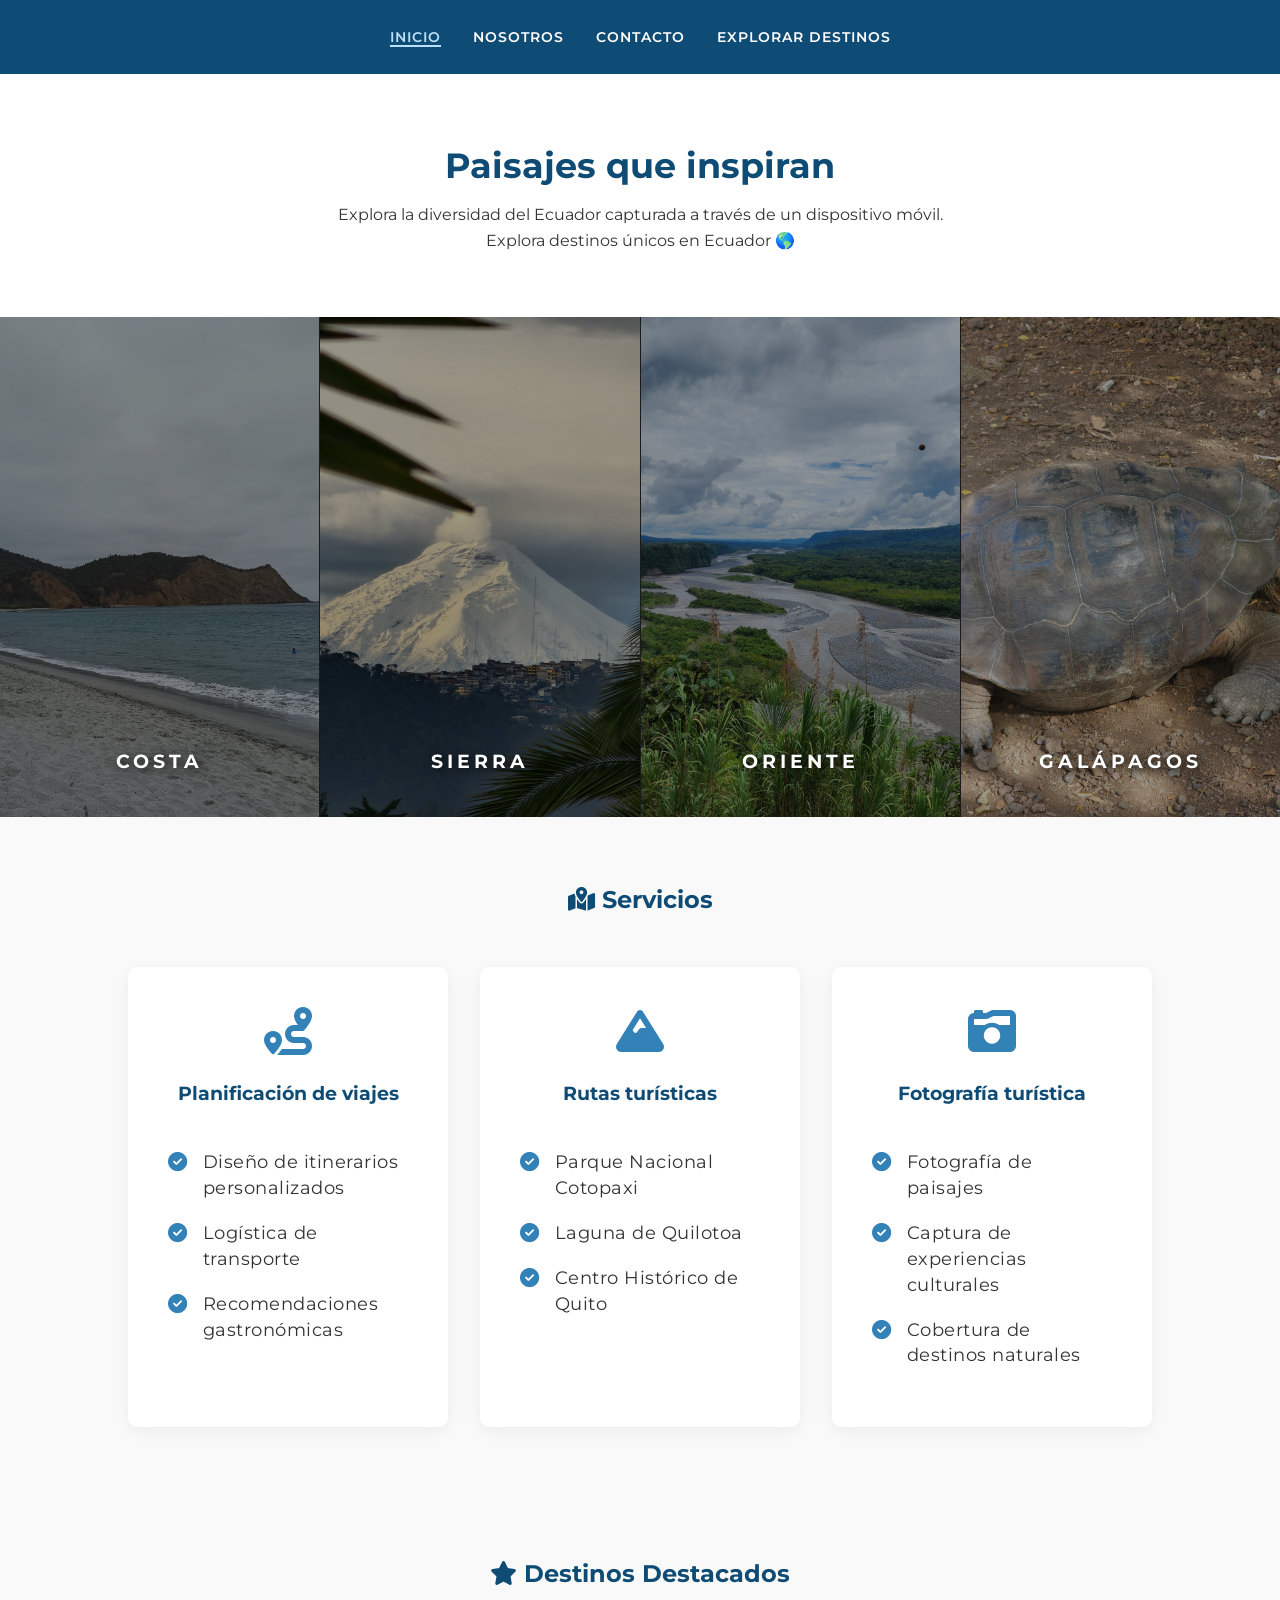
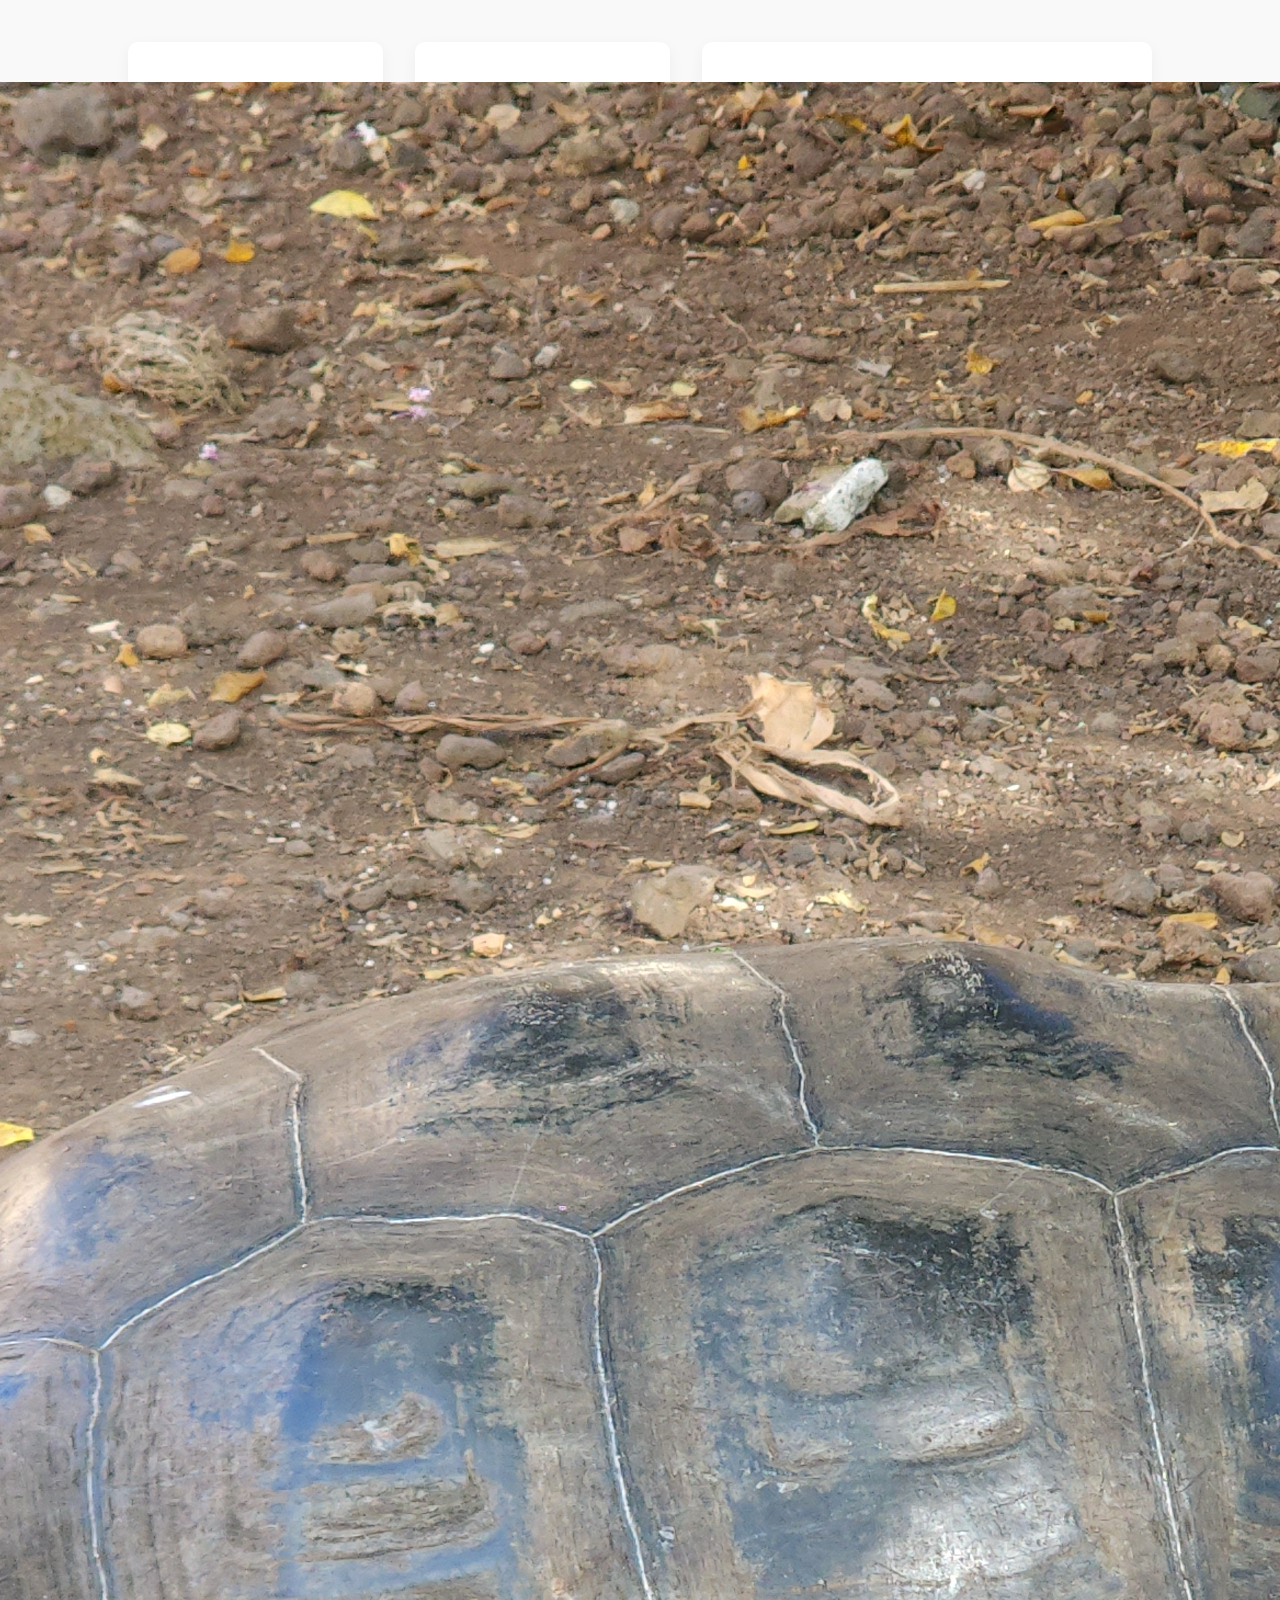
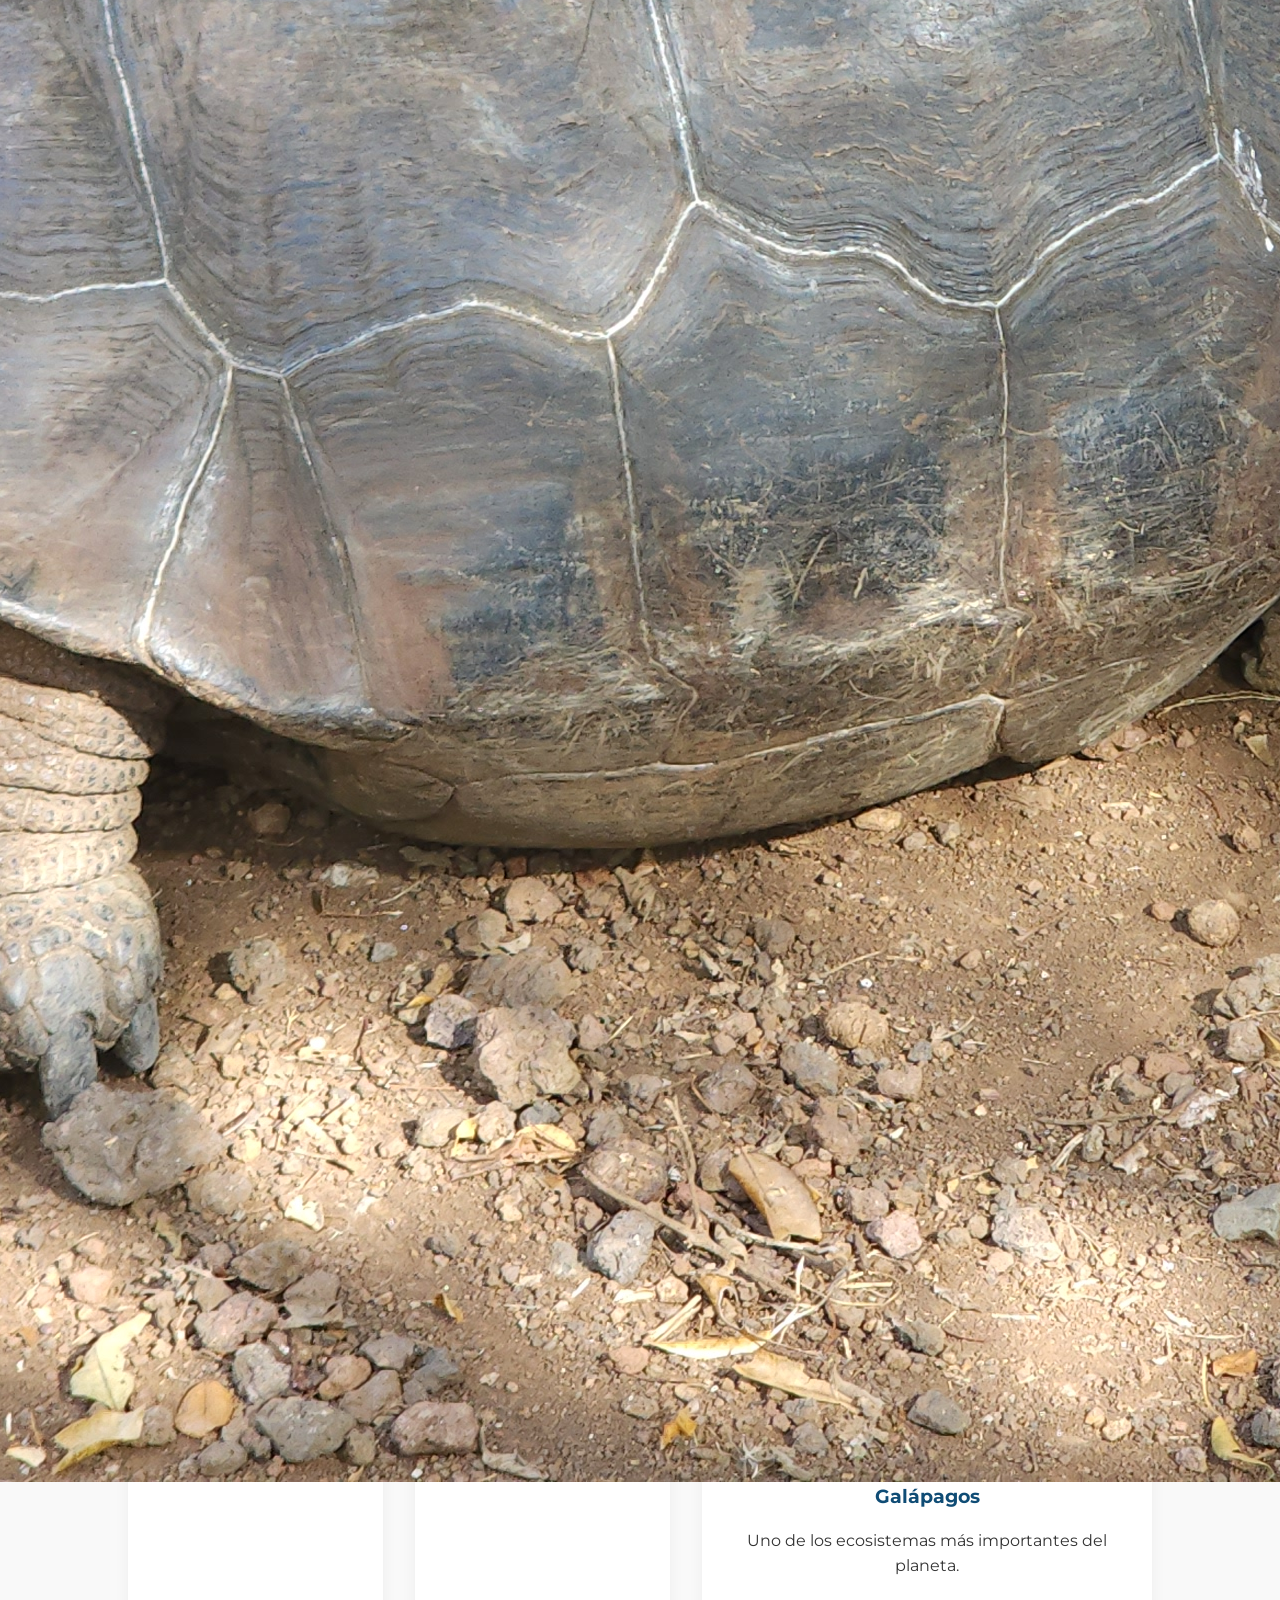
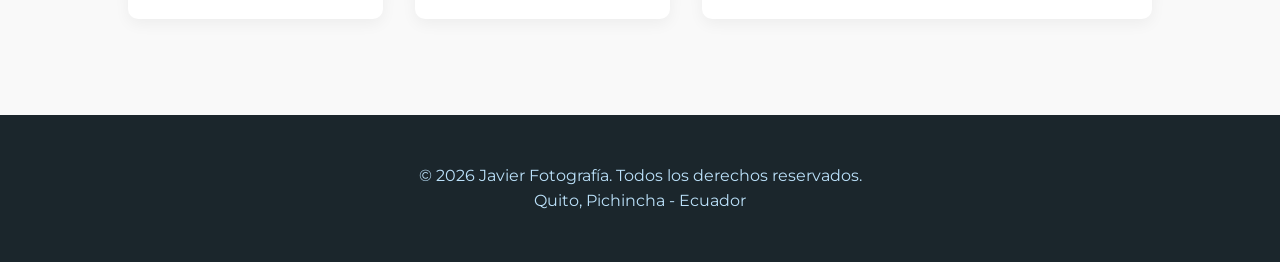
==== commit f949e8f4: "Update index.html" ====
--- a/index.html
+++ b/index.html
@@ -1,4 +1,3 @@
-<!-- explorar.html -->
 <!DOCTYPE html>
 <html lang="es">
 
@@ -11,7 +10,7 @@
         content="width=device-width, initial-scale=1.0"
     >
 
-    <title>Destinos Turísticos | Turismo Ecuador</title>
+    <title>Turismo en Ecuador | Portafolio</title>
 
     <!-- GOOGLE FONTS -->
     <link
@@ -25,22 +24,20 @@
         href="https://cdnjs.cloudflare.com/ajax/libs/font-awesome/6.4.0/css/all.min.css"
     >
 
-    <!-- CSS PRINCIPAL -->
+    <!-- CSS -->
     <link
         rel="stylesheet"
         href="css/style.css"
     >
 
-    <!-- CSS EXPLORAR -->
-    <link
-        rel="stylesheet"
-        href="css/explorar.css"
-    >
-
 </head>
 
 <body>
 
+<!-- =========================================
+     HEADER
+========================================= -->
+
 <header>
 
     <nav>
@@ -48,7 +45,10 @@
         <ul>
 
             <li>
-                <a href="index.html">
+                <a
+                    href="index.html"
+                    class="activo"
+                >
                     Inicio
                 </a>
             </li>
@@ -66,7 +66,7 @@
             </li>
 
             <li>
-                <a href="explorar.html" class="activo">
+                <a href="explorar.html">
                     Explorar Destinos
                 </a>
             </li>
@@ -77,6 +77,10 @@
 
 </header>
 
+<!-- =========================================
+     MAIN
+========================================= -->
+
 <main>
 
     <!-- HERO -->
@@ -84,77 +88,399 @@
     <section class="hero">
 
         <h2>
-            Destinos Turísticos del Ecuador
+            Paisajes que inspiran
         </h2>
 
         <p>
-            Explora destinos ecuatorianos usando
-            información dinámica desde Wikipedia REST API.
+            Explora la diversidad del Ecuador
+            capturada a través de un dispositivo móvil.
         </p>
 
+        <!-- MENSAJE DINÁMICO -->
+
+        <p id="mensajeInicio"></p>
+
+        <!-- ÚLTIMA BÚSQUEDA -->
+
+        <p id="ultimaBusqueda"></p>
+
     </section>
 
-    <!-- BUSQUEDA -->
-
-    <section class="explorar-section">
-
-        <div class="busqueda-container">
-
-            <input
-                type="text"
-                id="inputPais"
-                placeholder="Busca Quito, Baños, Galápagos..."
+    <!-- =====================================
+         BANNER REGIONES
+    ====================================== -->
+
+    <section class="seccion-banner">
+
+        <div class="banner-collage">
+
+            <!-- COSTA -->
+
+            <a
+                href="costa.html"
+                class="banner-item"
             >
 
+                <img
+                    src="img/Costa2.jpg"
+                    alt="Costa de Ecuador"
+                >
+
+                <div class="overlay">
+
+                    <span>
+                        Costa
+                    </span>
+
+                </div>
+
+            </a>
+
+            <!-- SIERRA -->
+
+            <a
+                href="sierra.html"
+                class="banner-item"
+            >
+
+                <img
+                    src="img/sierra.jpg"
+                    alt="Sierra de Ecuador"
+                >
+
+                <div class="overlay">
+
+                    <span>
+                        Sierra
+                    </span>
+
+                </div>
+
+            </a>
+
+            <!-- ORIENTE -->
+
+            <a
+                href="oriente.html"
+                class="banner-item"
+            >
+
+                <img
+                    src="img/oriente.jpg"
+                    alt="Amazonía de Ecuador"
+                >
+
+                <div class="overlay">
+
+                    <span>
+                        Oriente
+                    </span>
+
+                </div>
+
+            </a>
+
+            <!-- GALAPAGOS -->
+
+            <a
+                href="galapagos.html"
+                class="banner-item"
+            >
+
+                <img
+                    src="img/galapagos.jpg"
+                    alt="Islas Galápagos"
+                >
+
+                <div class="overlay">
+
+                    <span>
+                        Galápagos
+                    </span>
+
+                </div>
+
+            </a>
+
         </div>
 
-        <!-- ESTADOS -->
-
-        <div id="estado"></div>
-
-        <!-- TARJETAS -->
-
-        <div id="contenedorTarjetas"></div>
-
     </section>
 
+    <!-- =====================================
+         SERVICIOS
+    ====================================== -->
+
+    <section class="servicios">
+
+        <h2>
+
+            <i class="fas fa-map-marked-alt"></i>
+
+            Servicios
+
+        </h2>
+
+        <div class="grid-servicios">
+
+            <!-- CARD 1 -->
+
+            <article class="servicio-card">
+
+                <i class="fas fa-route fa-3x"></i>
+
+                <h3>
+                    Planificación de viajes
+                </h3>
+
+                <ul class="lista-servicios">
+
+                    <li>
+
+                        <i class="fas fa-check-circle"></i>
+
+                        Diseño de itinerarios personalizados
+
+                    </li>
+
+                    <li>
+
+                        <i class="fas fa-check-circle"></i>
+
+                        Logística de transporte
+
+                    </li>
+
+                    <li>
+
+                        <i class="fas fa-check-circle"></i>
+
+                        Recomendaciones gastronómicas
+
+                    </li>
+
+                </ul>
+
+            </article>
+
+            <!-- CARD 2 -->
+
+            <article class="servicio-card">
+
+                <i class="fas fa-mountain fa-3x"></i>
+
+                <h3>
+                    Rutas turísticas
+                </h3>
+
+                <ul class="lista-servicios">
+
+                    <li>
+
+                        <i class="fas fa-check-circle"></i>
+
+                        Parque Nacional Cotopaxi
+
+                    </li>
+
+                    <li>
+
+                        <i class="fas fa-check-circle"></i>
+
+                        Laguna de Quilotoa
+
+                    </li>
+
+                    <li>
+
+                        <i class="fas fa-check-circle"></i>
+
+                        Centro Histórico de Quito
+
+                    </li>
+
+                </ul>
+
+            </article>
+
+            <!-- CARD 3 -->
+
+            <article class="servicio-card">
+
+                <i class="fas fa-camera-retro fa-3x"></i>
+
+                <h3>
+                    Fotografía turística
+                </h3>
+
+                <ul class="lista-servicios">
+
+                    <li>
+
+                        <i class="fas fa-check-circle"></i>
+
+                        Fotografía de paisajes
+
+                    </li>
+
+                    <li>
+
+                        <i class="fas fa-check-circle"></i>
+
+                        Captura de experiencias culturales
+
+                    </li>
+
+                    <li>
+
+                        <i class="fas fa-check-circle"></i>
+
+                        Cobertura de destinos naturales
+
+                    </li>
+
+                </ul>
+
+            </article>
+
+        </div>
+
+    </section>
+
+    <!-- =====================================
+         DESTINOS DESTACADOS
+    ====================================== -->
+
+    <section class="servicios">
+
+        <h2>
+
+            <i class="fas fa-star"></i>
+
+            Destinos Destacados
+
+        </h2>
+
+        <div class="grid-servicios">
+
+            <!-- QUITO -->
+
+            <article class="servicio-card">
+
+                <img
+                    src="img/quito.jpg"
+                    alt="Quito"
+                    class="mini-destino"
+                >
+
+                <h3>
+                    Quito
+                </h3>
+
+                <p>
+                    Capital cultural del Ecuador y Patrimonio
+                    de la Humanidad.
+                </p>
+
+            </article>
+
+            <!-- BAÑOS -->
+
+            <article class="servicio-card">
+
+                <img
+                    src="img/banos.jpg"
+                    alt="Baños"
+                    class="mini-destino"
+                >
+
+                <h3>
+                    Baños de Agua Santa
+                </h3>
+
+                <p>
+                    Destino ideal para aventura,
+                    cascadas y deportes extremos.
+                </p>
+
+            </article>
+
+            <!-- GALAPAGOS -->
+
+            <article class="servicio-card">
+
+                <img
+                    src="img/galapagos.jpg"
+                    alt="Galápagos"
+                    class="mini-destino"
+                >
+
+                <h3>
+                    Galápagos
+                </h3>
+
+                <p>
+                    Uno de los ecosistemas más
+                    importantes del planeta.
+                </p>
+
+            </article>
+
+        </div>
+
+    </section>
+
 </main>
 
-<!-- MODAL -->
-
-<div id="modal" class="modal oculto">
-
-    <div class="modal-contenido">
-
-        <button
-            id="cerrarModal"
-            class="cerrar-modal"
-        >
-
-            <i class="fas fa-times"></i>
-
-        </button>
-
-        <div id="detallePais"></div>
-
-    </div>
-
-</div>
+<!-- =========================================
+     FOOTER
+========================================= -->
 
 <footer>
 
     <p>
-        &copy; 2026 Turismo Ecuador.
+        &copy; 2026 Javier Fotografía.
         Todos los derechos reservados.
     </p>
 
     <p>
-        Quito - Ecuador
+        Quito, Pichincha - Ecuador
     </p>
 
 </footer>
 
-<script src="js/app.js"></script>
+<!-- =========================================
+     SCRIPT
+========================================= -->
+
+<script>
+
+    /* =====================================
+       MENSAJE DINÁMICO
+    ===================================== */
+
+    const mensaje =
+    document.querySelector("#mensajeInicio");
+
+    mensaje.textContent =
+    "Explora destinos únicos en Ecuador 🌎";
+
+    /* =====================================
+       RECUPERAR ÚLTIMA BÚSQUEDA
+    ===================================== */
+
+    const ultima =
+    localStorage.getItem("ultimaBusqueda");
+
+    if (ultima) {
+
+        document
+        .querySelector("#ultimaBusqueda")
+        .textContent =
+
+        `Último destino buscado: ${ultima}`;
+    }
+
+</script>
 
 </body>
 </html>
